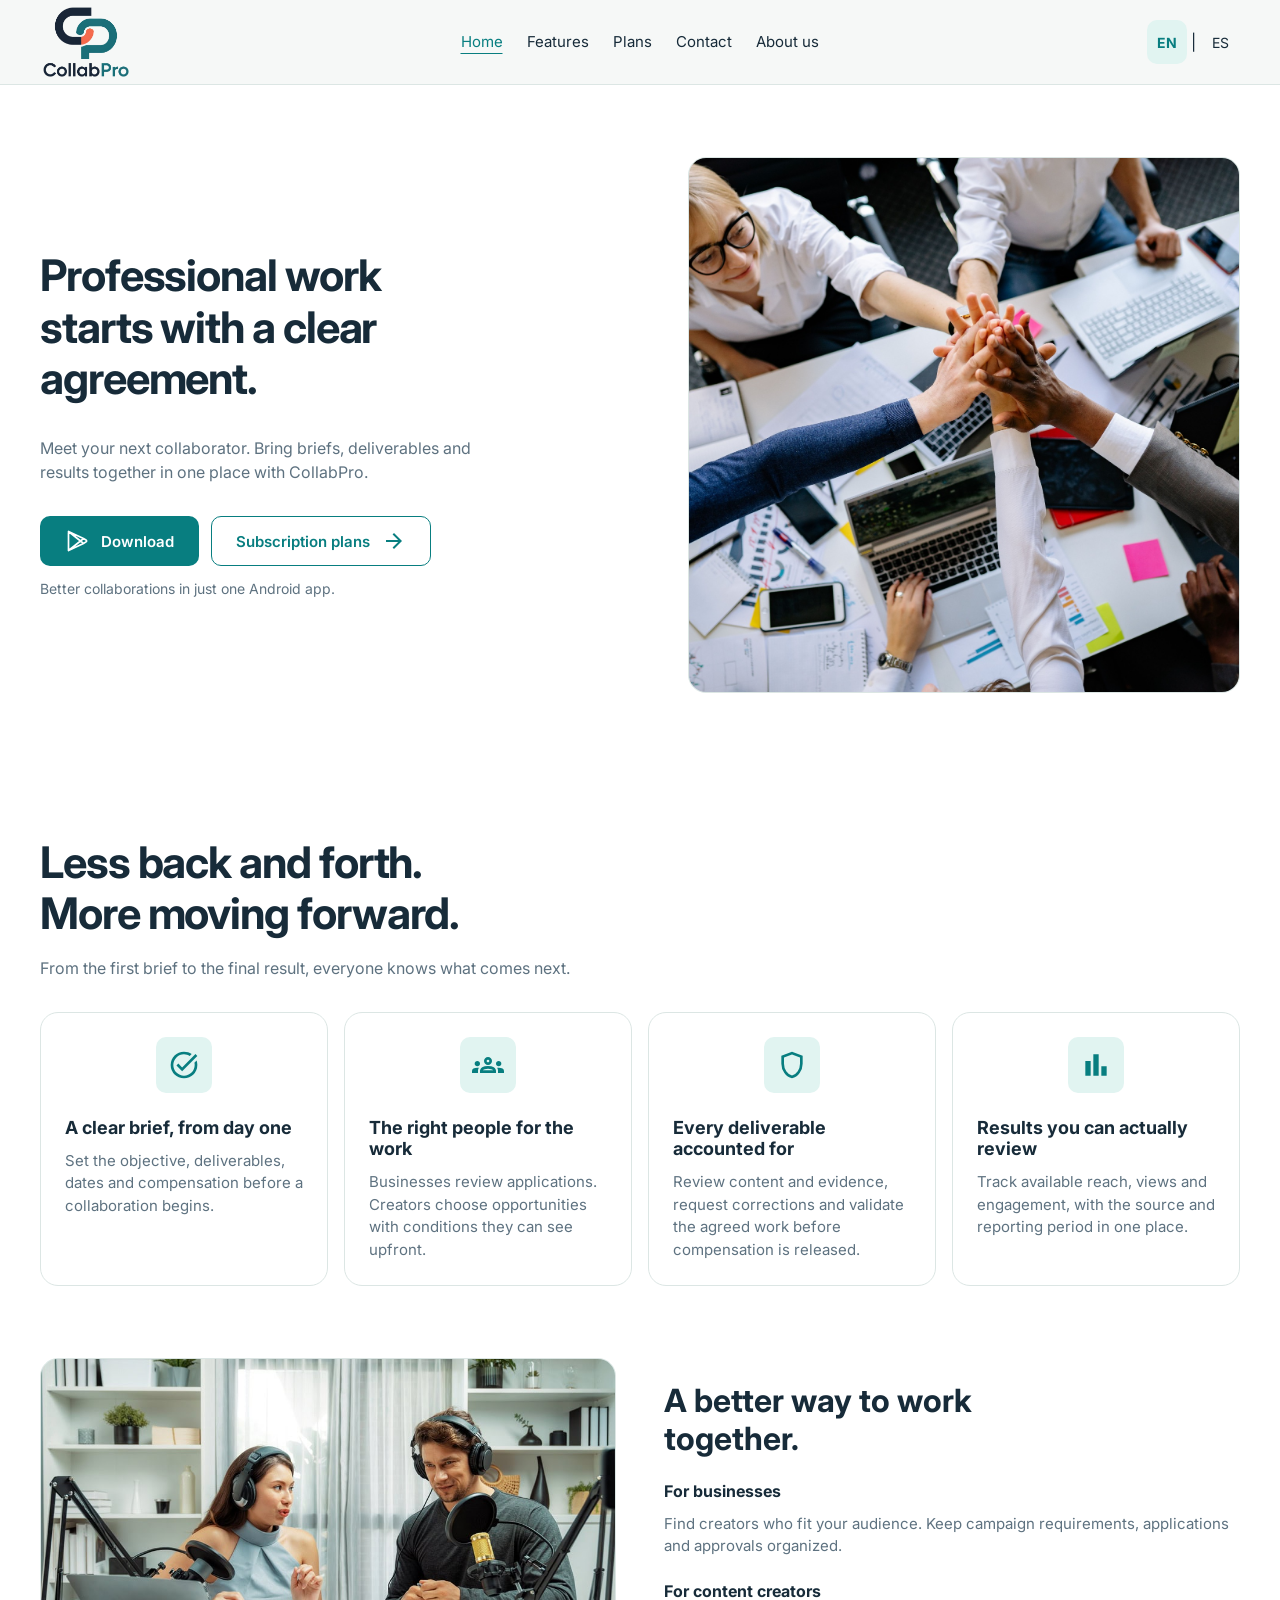
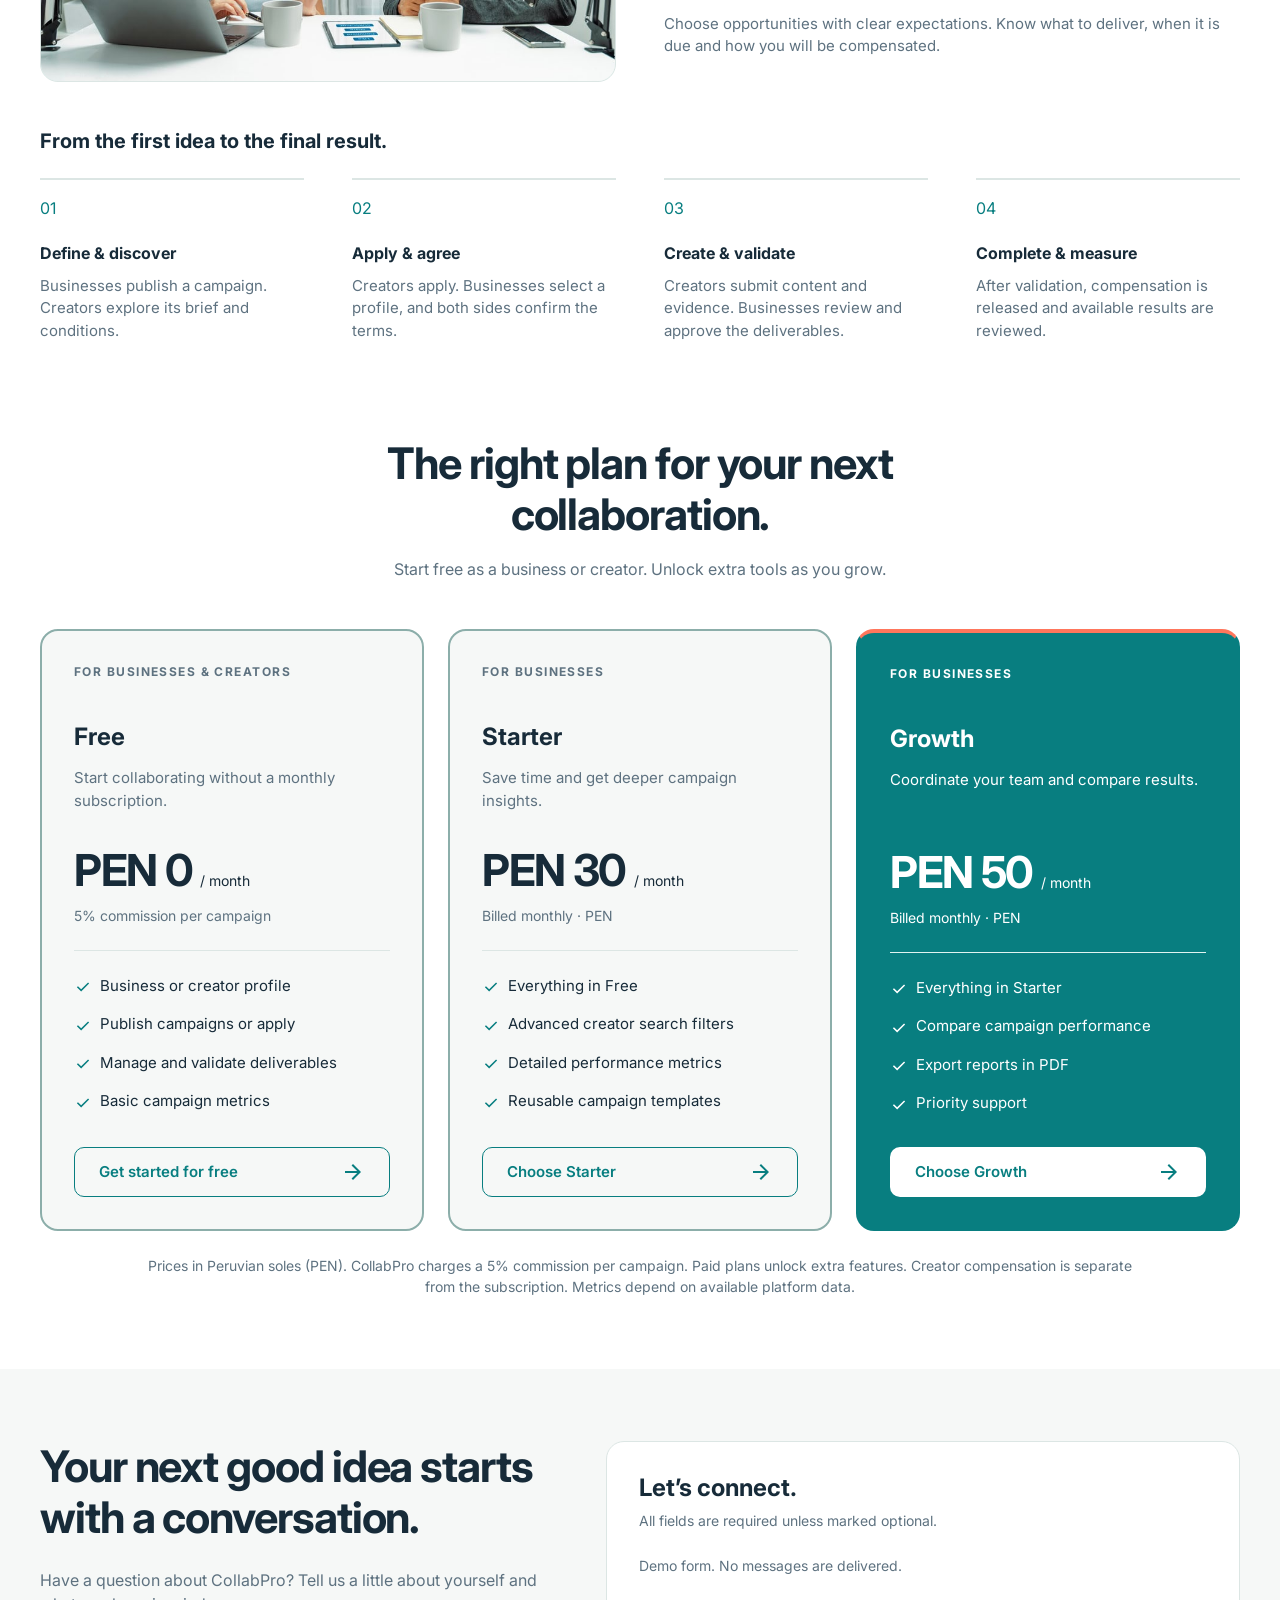
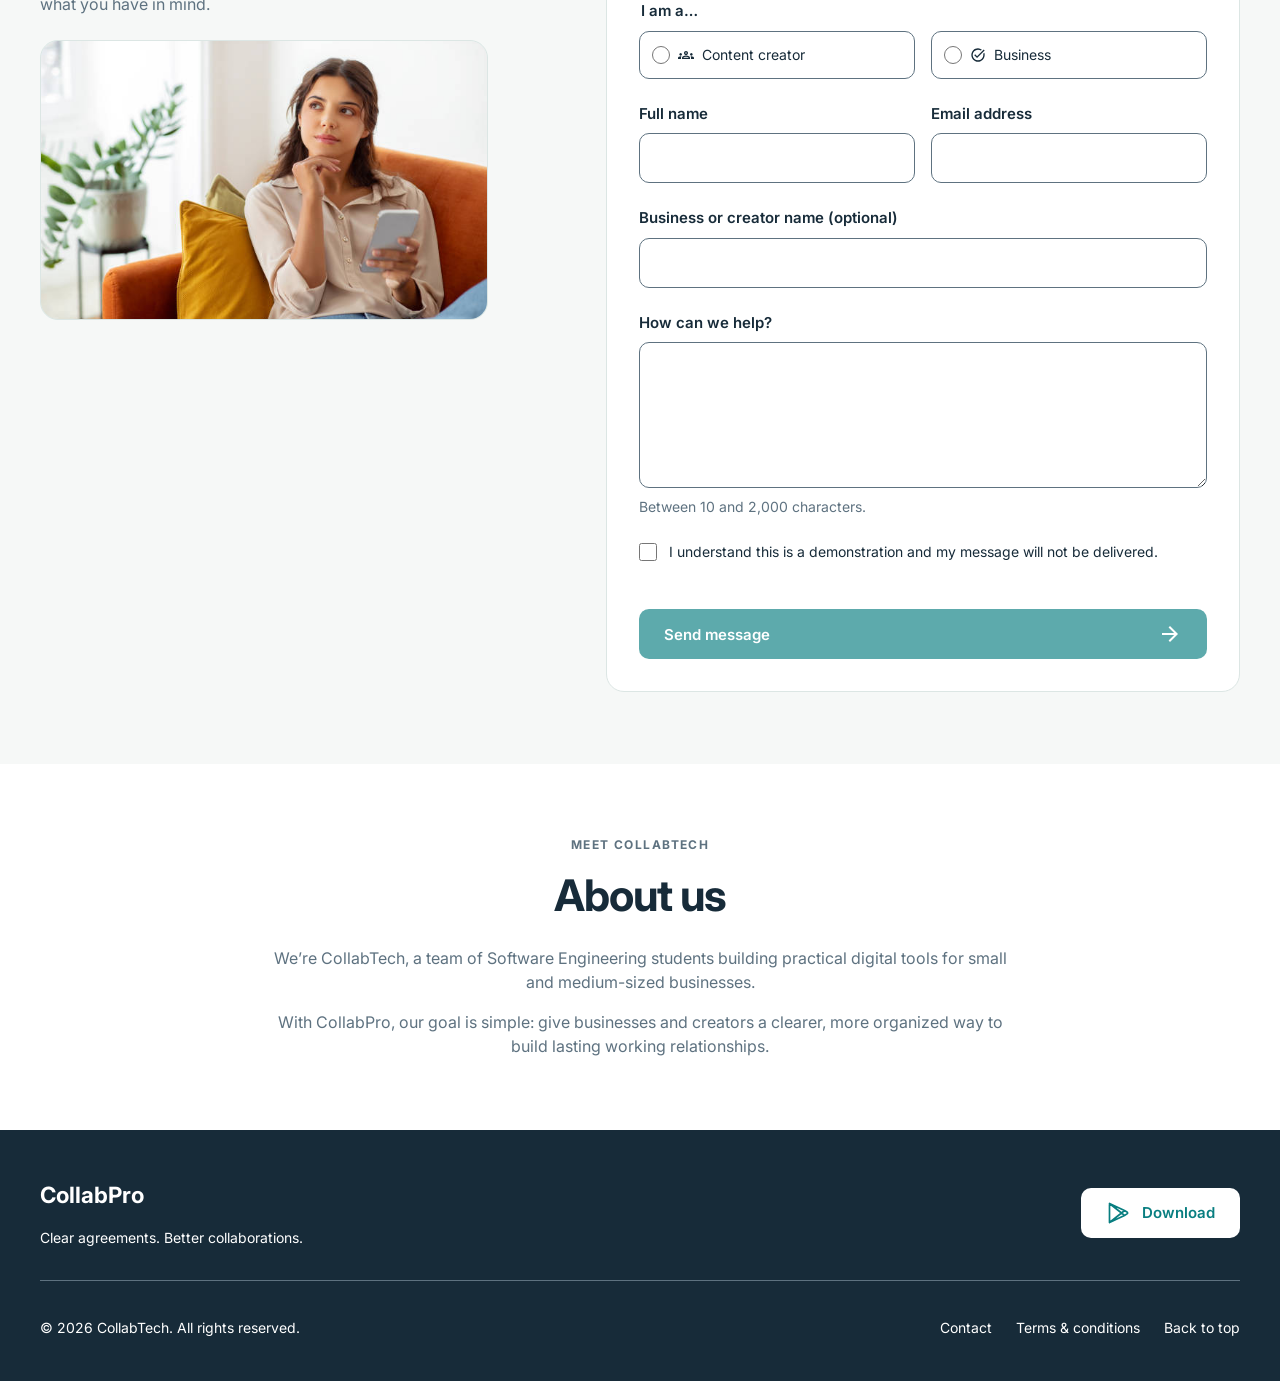
==== index.html @ 04990135 "feat: base version of landing page" ====
<!DOCTYPE html>
<html lang="en-US">
  <head>
    <meta charset="utf-8"/>
    <meta content="width=device-width, initial-scale=1" name="viewport"/>
    <meta content="light" name="color-scheme"/>
    <meta content="#087E80" name="theme-color"/>
    <title>
      CollabPro — Clear agreements. Better collaborations.
    </title>
    <meta content="Connect businesses and creators. Manage campaign briefs, applications, deliverables and results in one Android app." name="description"/>
    <meta content="CollabPro — Clear agreements. Better collaborations." property="og:title"/>
    <meta content="Connect businesses and creators. Manage campaign briefs, applications, deliverables and results in one Android app." property="og:description"/>
    <meta content="website" property="og:type"/>
    <link href="assets/imgs/favicon.ico" rel="icon" type="image/x-icon"/>
    <link href="https://fonts.googleapis.com" rel="preconnect"/>
    <link href="https://fonts.gstatic.com" rel="preconnect" crossorigin="anonymous"/>
    <link href="https://fonts.googleapis.com/css2?family=Inter:wght@400;500;600;700&amp;family=Roboto:wght@400;500;600;700&amp;display=swap" rel="stylesheet"/>
    <link href="assets/styles/main.css" rel="stylesheet"/>
    <script src="assets/js/main.js" type="module">
    </script>
  </head>
  <body data-page="home">
    <a class="skip-link" data-i18n="skip" href="#main">
      Skip to main content
    </a>
    <p aria-atomic="true" aria-live="polite" class="sr-only" id="site-announcement" role="status">
    </p>
    <header class="site-header">
      <div class="container header-inner">
        <a aria-label="CollabPro — Home" class="brand" data-i18n-aria="brand.home" href="#home">
          <img alt="CollabPro" class="brand-logo" height="72" src="assets/imgs/logo.png" width="92"/>
        </a>
        <nav aria-label="Main navigation" class="main-nav" data-i18n-aria="nav.label" id="main-nav">
          <a data-i18n="nav.home" href="#home">
            Home
          </a>
          <a data-i18n="nav.features" href="#features">
            Features
          </a>
          <a data-i18n="nav.plans" href="#plans">
            Plans
          </a>
          <a data-i18n="nav.contact" href="#contact">
            Contact
          </a>
          <a data-i18n="nav.about" href="#about">
            About us
          </a>
        </nav>
        <div class="header-actions">
          <div aria-label="Language" class="language-switch" data-i18n-aria="language.label" role="group">
            <button aria-label="English" aria-pressed="true" data-locale="en_US" lang="en-US" type="button">
              EN
            </button>
            <span aria-hidden="true">
              |
            </span>
            <button aria-label="Español latinoamericano" aria-pressed="false" data-locale="es_419" lang="es-419" type="button">
              ES
            </button>
          </div>
          <button aria-controls="main-nav" aria-expanded="false" aria-label="Open menu" class="menu-toggle" data-i18n-aria="menu.open" id="menu-toggle" type="button">
            <svg aria-hidden="true" class="icon material-symbols-icon" focusable="false" viewBox="0 0 960 960"><path d="M120 240V320H840V240ZM120 440V520H840V440ZM120 640V720H840V640Z" transform="translate(0 960) scale(1 -1)"/></svg>
          </button>
        </div>
      </div>
    </header>
    <main id="main" tabindex="-1">
      <section aria-labelledby="hero-title" class="section hero" id="home">
        <div class="container hero-grid">
          <div class="hero-copy">
            <h1 data-i18n="hero.title" id="hero-title">
              Professional work starts with a clear agreement.
            </h1>
            <p class="hero-description" data-i18n="hero.description">
              Meet your next collaborator. Bring briefs, deliverables and results together in one place with CollabPro
            </p>
            <div class="button-row">
              <a class="button button-primary" data-download="" href="#download-dialog">
                <svg aria-hidden="true" class="icon playstore-icon" focusable="false" viewBox="0 0 24 24"><path d="m3.5 2.5 12 9.5-12 9.5v-19Zm12 9.5 3-2.4 2.5 1.5c.8.5.8 1.3 0 1.8l-2.5 1.5-3-2.4Zm-12-9.5 15 7.1m-15 11.9 15-7.1"/></svg>
                <span data-i18n="cta.download">
                  Download
                </span>
              </a>
              <a class="button button-outline" href="#plans">
                <span data-i18n="cta.plans">
                  Subscription plans
                </span>
                <svg aria-hidden="true" class="icon material-symbols-icon" focusable="false" viewBox="0 0 960 960"><path d="M647 440H160V520H647L423 744L480 800L800 480L480 160L423 216Z" transform="translate(0 960) scale(1 -1)"/></svg>
              </a>
            </div>
            <p class="small-note" data-i18n="hero.android">
              Better collaborations in just one Android app.
            </p>
          </div>
          <figure class="media-slot media-hero" data-media="">
            <img alt="Team members bringing their hands together around a work table" data-i18n-alt="media.hero" decoding="async" fetchpriority="high" height="1280" src="assets/imgs/home.jpg" width="1920"/>
            <figcaption class="media-caption" data-i18n="media.hero" hidden>Team members bringing their hands together around a work table</figcaption>
          </figure>
        </div>
      </section>
      <section aria-labelledby="features-title" class="section" id="features">
        <div class="container">
          <div class="section-heading">
            <h2 data-i18n="features.title" id="features-title">
              Less back and forth.
More moving forward.
            </h2>
            <p data-i18n="features.description">
              From the first brief to the final result, everyone knows what comes next.
            </p>
          </div>
          <div class="feature-grid">
            <article class="feature-card">
              <span class="icon-box">
                <svg aria-hidden="true" class="icon material-symbols-icon" focusable="false" viewBox="0 0 960 960"><path d="M480 80Q397 80 324.0 111.5Q251 143 197.0 197.0Q143 251 111.5 324.0Q80 397 80 480Q80 563 111.5 636.0Q143 709 197.0 763.0Q251 817 324.0 848.5Q397 880 480 880Q545 880 603.0 861.0Q661 842 710 808L652 749Q614 773 571.0 786.5Q528 800 480 800Q347 800 253.5 706.5Q160 613 160 480Q160 347 253.5 253.5Q347 160 480 160Q613 160 706.5 253.5Q800 347 800 480Q800 498 798.0 516.0Q796 534 792 551L857 616Q868 584 874.0 550.0Q880 516 880 480Q880 397 848.5 324.0Q817 251 763.0 197.0Q709 143 636.0 111.5Q563 80 480 80ZM424 296 254 466 310 522 424 408 824 809 880 753Z" transform="translate(0 960) scale(1 -1)"/></svg>
              </span>
              <h3 data-i18n="feature.campaigns.title">
                A clear brief, from day one
              </h3>
              <p data-i18n="feature.campaigns.body">
                Set the objective, deliverables, dates and compensation before a collaboration begins.
              </p>
            </article>
            <article class="feature-card">
              <span class="icon-box">
                <svg aria-hidden="true" class="icon material-symbols-icon" focusable="false" viewBox="0 0 960 960"><path d="M0 240V303Q0 346 44.0 373.0Q88 400 160 400Q173 400 185.0 399.5Q197 399 208 397Q194 376 187.0 353.0Q180 330 180 305V240ZM240 240V305Q240 337 257.5 363.5Q275 390 307 410Q339 430 383.5 440.0Q428 450 480 450Q533 450 577.5 440.0Q622 430 654 410Q686 390 703.0 363.5Q720 337 720 305V240ZM780 240V305Q780 331 773.5 354.0Q767 377 754 397Q765 399 776.5 399.5Q788 400 800 400Q872 400 916.0 373.5Q960 347 960 303V240ZM325 320H636Q626 340 580.5 355.0Q535 370 480 370Q425 370 379.5 355.0Q334 340 325 320ZM160 440Q127 440 103.5 463.5Q80 487 80 520Q80 554 103.5 577.0Q127 600 160 600Q194 600 217.0 577.0Q240 554 240 520Q240 487 217.0 463.5Q194 440 160 440ZM800 440Q767 440 743.5 463.5Q720 487 720 520Q720 554 743.5 577.0Q767 600 800 600Q834 600 857.0 577.0Q880 554 880 520Q880 487 857.0 463.5Q834 440 800 440ZM480 480Q430 480 395.0 515.0Q360 550 360 600Q360 651 395.0 685.5Q430 720 480 720Q531 720 565.5 685.5Q600 651 600 600Q600 550 565.5 515.0Q531 480 480 480ZM480 560Q497 560 508.5 571.5Q520 583 520 600Q520 617 508.5 628.5Q497 640 480 640Q463 640 451.5 628.5Q440 617 440 600Q440 583 451.5 571.5Q463 560 480 560ZM481 320Q481 320 481.0 320.0Q481 320 481 320Q481 320 481.0 320.0Q481 320 481 320ZM480 600Q480 600 480.0 600.0Q480 600 480 600Q480 600 480.0 600.0Q480 600 480 600Q480 600 480.0 600.0Q480 600 480 600Q480 600 480.0 600.0Q480 600 480 600Z" transform="translate(0 960) scale(1 -1)"/></svg>
              </span>
              <h3 data-i18n="feature.matches.title">
                The right people for the work
              </h3>
              <p data-i18n="feature.matches.body">
                Businesses review applications. Creators choose opportunities with conditions they can see upfront.
              </p>
            </article>
            <article class="feature-card">
              <span class="icon-box">
                <svg aria-hidden="true" class="icon material-symbols-icon" focusable="false" viewBox="0 0 960 960"><path d="M480 80Q341 115 250.5 239.5Q160 364 160 516V760L480 880L800 760V516Q800 364 709.5 239.5Q619 115 480 80ZM480 164Q584 197 652.0 296.0Q720 395 720 516V705L480 795L240 705V516Q240 395 308.0 296.0Q376 197 480 164ZM480 480Q480 480 480.0 480.0Q480 480 480 480Q480 480 480.0 480.0Q480 480 480 480Z" transform="translate(0 960) scale(1 -1)"/></svg>
              </span>
              <h3 data-i18n="feature.validation.title">
                Every deliverable accounted for
              </h3>
              <p data-i18n="feature.validation.body">
                Review content and evidence, request corrections and validate the agreed work before compensation is released.
              </p>
            </article>
            <article class="feature-card">
              <span class="icon-box">
                <svg aria-hidden="true" class="icon material-symbols-icon" focusable="false" viewBox="0 0 960 960"><path d="M640 160V440H800V160ZM400 160V800H560V160ZM160 160V600H320V160Z" transform="translate(0 960) scale(1 -1)"/></svg>
              </span>
              <h3 data-i18n="feature.metrics.title">
                Results you can actually review
              </h3>
              <p data-i18n="feature.metrics.body">
                Track available reach, views and engagement, with the source and reporting period in one place.
              </p>
            </article>
          </div>
          <div class="audience-grid">
            <figure class="media-slot" data-media="">
              <img alt="Two content creators recording a podcast with microphones and headphones" data-i18n-alt="media.features" decoding="async" loading="lazy" height="534" src="assets/imgs/features.jpg" width="950"/>
              <figcaption class="media-caption" data-i18n="media.features" hidden>Two content creators recording a podcast with microphones and headphones</figcaption>
            </figure>
            <div class="audience-copy">
              <h3 data-i18n="audience.title">
                A better way to work together.
              </h3>
              <h4 data-i18n="audience.business.title">
                For businesses
              </h4>
              <p data-i18n="audience.business.body">
                Find creators who fit your audience. Keep campaign requirements, applications and approvals organized.
              </p>
              <h4 data-i18n="audience.creator.title">
                For content creators
              </h4>
              <p data-i18n="audience.creator.body">
                Choose opportunities with clear expectations. Know what to deliver, when it is due and how you will be compensated.
              </p>
            </div>
          </div>
          <div aria-labelledby="workflow-title" class="workflow">
            <h3 data-i18n="workflow.title" id="workflow-title">
              From the first idea to the final result.
            </h3>
            <ol class="steps">
              <li>
                <span aria-hidden="true" class="step-number">
                  01
                </span>
                <h4 data-i18n="step.1.title">
                  Define &amp; discover
                </h4>
                <p data-i18n="step.1.body">
                  Businesses publish a campaign. Creators explore its brief and conditions.
                </p>
              </li>
              <li>
                <span aria-hidden="true" class="step-number">
                  02
                </span>
                <h4 data-i18n="step.2.title">
                  Apply &amp; agree
                </h4>
                <p data-i18n="step.2.body">
                  Creators apply. Businesses select a profile, and both sides confirm the terms.
                </p>
              </li>
              <li>
                <span aria-hidden="true" class="step-number">
                  03
                </span>
                <h4 data-i18n="step.3.title">
                  Create &amp; validate
                </h4>
                <p data-i18n="step.3.body">
                  Creators submit content and evidence. Businesses review and approve the deliverables.
                </p>
              </li>
              <li>
                <span aria-hidden="true" class="step-number">
                  04
                </span>
                <h4 data-i18n="step.4.title">
                  Complete &amp; measure
                </h4>
                <p data-i18n="step.4.body">
                  After validation, compensation is released and available results are reviewed.
                </p>
              </li>
            </ol>
          </div>
          <!--
                                                                <section class="video-band" aria-labelledby="product-video-title">
                                                <div class="video-copy"><h3 data-i18n="video.product.title" id="product-video-title">About the product</h3><p data-i18n="product.description" >A closer look at how CollabPro brings the entire collaboration into one Android app.</p></div>
                                                <div class="video-slot" data-video="product" role="group" aria-labelledby="product-video-title">
                                                                <span class="video-fallback" data-i18n="video.soon">Video coming soon</span>
                                                                <button type="button" class="button button-primary" data-play-video="product" hidden><svg aria-hidden="true" class="icon material-symbols-icon" focusable="false" viewBox="0 0 960 960"><path d="M320 200V760L760 480ZM400 480ZM400 346 610 480 400 614Z" transform="translate(0 960) scale(1 -1)"/></svg><span data-i18n="video.watch.product" >Watch product video</span></button>
                                                </div>
                                </section>
                                                                -->
        </div>
      </section>
      <section aria-labelledby="plans-title" class="section section-plans" id="plans">
        <div class="container">
          <div class="section-heading heading-centered">
            <h2 data-i18n="plans.title" id="plans-title">
              The right plan for your next collaboration.
            </h2>
            <p data-i18n="plans.description">
              Start free as a business or creator. Unlock extra tools as you grow.
            </p>
          </div>
          <div class="plans-grid">
            <article class="plan-card">
              <p class="eyebrow" data-i18n="plan.free.audience">
                FOR BUSINESSES &amp; CREATORS
              </p>
              <h3 data-i18n="plan.free.name">
                Free
              </h3>
              <p class="plan-description" data-i18n="plan.free.description">
                Start collaborating without a monthly subscription.
              </p>
              <p class="plan-price">
                <span data-price="0">
                  PEN 0
                </span>
                <span class="price-period" data-i18n="plan.month">
                  / month
                </span>
              </p>
              <p class="plan-billing" data-i18n="plan.free.billing">
                5% commission per campaign
              </p>
              <ul class="plan-features">
                <li>
                  <svg aria-hidden="true" class="icon material-symbols-icon" focusable="false" viewBox="0 0 960 960"><path d="M382 240 154 468 211 525 382 354 749 721 806 664Z" transform="translate(0 960) scale(1 -1)"/></svg>
                  <span data-i18n="plan.free.item.0">
                    Business or creator profile
                  </span>
                </li>
                <li>
                  <svg aria-hidden="true" class="icon material-symbols-icon" focusable="false" viewBox="0 0 960 960"><path d="M382 240 154 468 211 525 382 354 749 721 806 664Z" transform="translate(0 960) scale(1 -1)"/></svg>
                  <span data-i18n="plan.free.item.1">
                    Publish campaigns or apply
                  </span>
                </li>
                <li>
                  <svg aria-hidden="true" class="icon material-symbols-icon" focusable="false" viewBox="0 0 960 960"><path d="M382 240 154 468 211 525 382 354 749 721 806 664Z" transform="translate(0 960) scale(1 -1)"/></svg>
                  <span data-i18n="plan.free.item.2">
                    Manage and validate deliverables
                  </span>
                </li>
                <li>
                  <svg aria-hidden="true" class="icon material-symbols-icon" focusable="false" viewBox="0 0 960 960"><path d="M382 240 154 468 211 525 382 354 749 721 806 664Z" transform="translate(0 960) scale(1 -1)"/></svg>
                  <span data-i18n="plan.free.item.3">
                    Basic campaign metrics
                  </span>
                </li>
              </ul>
              <button class="button button-outline" data-plan="free" type="button">
                <span data-i18n="plan.free.cta">
                  Get started for free
                </span>
                <svg aria-hidden="true" class="icon material-symbols-icon" focusable="false" viewBox="0 0 960 960"><path d="M647 440H160V520H647L423 744L480 800L800 480L480 160L423 216Z" transform="translate(0 960) scale(1 -1)"/></svg>
              </button>
            </article>
            <article class="plan-card">
              <p class="eyebrow" data-i18n="plan.starter.audience">
                FOR BUSINESSES
              </p>
              <h3 data-i18n="plan.starter.name">
                Starter
              </h3>
              <p class="plan-description" data-i18n="plan.starter.description">
                Save time and get deeper campaign insights.
              </p>
              <p class="plan-price">
                <span data-price="30">
                  PEN 30
                </span>
                <span class="price-period" data-i18n="plan.month">
                  / month
                </span>
              </p>
              <p class="plan-billing" data-i18n="plan.starter.billing">
                Billed monthly · PEN
              </p>
              <ul class="plan-features">
                <li>
                  <svg aria-hidden="true" class="icon material-symbols-icon" focusable="false" viewBox="0 0 960 960"><path d="M382 240 154 468 211 525 382 354 749 721 806 664Z" transform="translate(0 960) scale(1 -1)"/></svg>
                  <span data-i18n="plan.starter.item.0">
                    Everything in Free
                  </span>
                </li>
                <li>
                  <svg aria-hidden="true" class="icon material-symbols-icon" focusable="false" viewBox="0 0 960 960"><path d="M382 240 154 468 211 525 382 354 749 721 806 664Z" transform="translate(0 960) scale(1 -1)"/></svg>
                  <span data-i18n="plan.starter.item.1">
                    Advanced creator search filters
                  </span>
                </li>
                <li>
                  <svg aria-hidden="true" class="icon material-symbols-icon" focusable="false" viewBox="0 0 960 960"><path d="M382 240 154 468 211 525 382 354 749 721 806 664Z" transform="translate(0 960) scale(1 -1)"/></svg>
                  <span data-i18n="plan.starter.item.2">
                    Detailed performance metrics
                  </span>
                </li>
                <li>
                  <svg aria-hidden="true" class="icon material-symbols-icon" focusable="false" viewBox="0 0 960 960"><path d="M382 240 154 468 211 525 382 354 749 721 806 664Z" transform="translate(0 960) scale(1 -1)"/></svg>
                  <span data-i18n="plan.starter.item.3">
                    Reusable campaign templates
                  </span>
                </li>
              </ul>
              <button class="button button-outline" data-plan="starter" type="button">
                <span data-i18n="plan.starter.cta">
                  Choose Starter
                </span>
                <svg aria-hidden="true" class="icon material-symbols-icon" focusable="false" viewBox="0 0 960 960"><path d="M647 440H160V520H647L423 744L480 800L800 480L480 160L423 216Z" transform="translate(0 960) scale(1 -1)"/></svg>
              </button>
            </article>
            <article class="plan-card plan-card-featured">
              <p class="eyebrow" data-i18n="plan.growth.audience">
                FOR BUSINESSES
              </p>
              <h3 data-i18n="plan.growth.name">
                Growth
              </h3>
              <p class="plan-description" data-i18n="plan.growth.description">
                Coordinate your team and compare results.
              </p>
              <p class="plan-price">
                <span data-price="50">
                  PEN 50
                </span>
                <span class="price-period" data-i18n="plan.month">
                  / month
                </span>
              </p>
              <p class="plan-billing" data-i18n="plan.growth.billing">
                Billed monthly · PEN
              </p>
              <ul class="plan-features">
                <li>
                  <svg aria-hidden="true" class="icon material-symbols-icon" focusable="false" viewBox="0 0 960 960"><path d="M382 240 154 468 211 525 382 354 749 721 806 664Z" transform="translate(0 960) scale(1 -1)"/></svg>
                  <span data-i18n="plan.growth.item.0">
                    Everything in Starter
                  </span>
                </li>
                <li>
                  <svg aria-hidden="true" class="icon material-symbols-icon" focusable="false" viewBox="0 0 960 960"><path d="M382 240 154 468 211 525 382 354 749 721 806 664Z" transform="translate(0 960) scale(1 -1)"/></svg>
                  <span data-i18n="plan.growth.item.1">
                    Compare campaign performance
                  </span>
                </li>
                <li>
                  <svg aria-hidden="true" class="icon material-symbols-icon" focusable="false" viewBox="0 0 960 960"><path d="M382 240 154 468 211 525 382 354 749 721 806 664Z" transform="translate(0 960) scale(1 -1)"/></svg>
                  <span data-i18n="plan.growth.item.2">
                    Export reports in PDF
                  </span>
                </li>
                <li>
                  <svg aria-hidden="true" class="icon material-symbols-icon" focusable="false" viewBox="0 0 960 960"><path d="M382 240 154 468 211 525 382 354 749 721 806 664Z" transform="translate(0 960) scale(1 -1)"/></svg>
                  <span data-i18n="plan.growth.item.3">
                    Priority support
                  </span>
                </li>
              </ul>
              <button class="button button-light" data-plan="growth" type="button">
                <span data-i18n="plan.growth.cta">
                  Choose Growth
                </span>
                <svg aria-hidden="true" class="icon material-symbols-icon" focusable="false" viewBox="0 0 960 960"><path d="M647 440H160V520H647L423 744L480 800L800 480L480 160L423 216Z" transform="translate(0 960) scale(1 -1)"/></svg>
              </button>
            </article>
          </div>
          <p class="plans-note" data-i18n="plans.note">
            Prices in Peruvian soles (PEN). CollabPro charges a 5% commission per campaign. Paid plans unlock extra features. Creator compensation is separate from the subscription. Metrics depend on available platform data.
          </p>
        </div>
      </section>
      <section aria-labelledby="contact-title" class="section section-muted" id="contact">
        <div class="container contact-grid">
          <div class="contact-copy">
            <h2 data-i18n="contact.title" id="contact-title">
              Your next good idea starts with a conversation.
            </h2>
            <p data-i18n="contact.description">
              Have a question about CollabPro? Tell us a little about yourself and what you have in mind.
            </p>
            <figure class="media-slot" data-media="">
              <img alt="A person holding a mobile phone while considering a question" data-i18n-alt="media.contact" decoding="async" loading="lazy" height="406" src="assets/imgs/contact.jpg" width="612"/>
              <figcaption class="media-caption" data-i18n="media.contact" hidden>A person holding a mobile phone while considering a question</figcaption>
            </figure>
          </div>
          <form aria-labelledby="form-title" class="contact-form" id="contact-form">
            <h3 data-i18n="form.title" id="form-title">
              Let’s connect.
            </h3>
            <p class="form-hint" data-i18n="form.required">
              All fields are required unless marked optional.
            </p>
            <p class="form-hint" data-i18n="form.demo">
              Demo form. No messages are delivered.
            </p>
            <p class="selection-note" hidden="" id="selected-plan" role="status">
            </p>
            <div class="error-summary" hidden="" id="error-summary" role="alert" tabindex="-1">
            </div>
            <fieldset class="segment-group">
              <legend data-i18n="form.segment">
                I am a…
              </legend>
              <div class="segment-options">
                <label class="segment-option">
                  <input aria-describedby="segment-error" id="segment-creator" name="segment" required="" type="radio" value="creator"/>
                  <svg aria-hidden="true" class="icon material-symbols-icon" focusable="false" viewBox="0 0 960 960"><path d="M0 240V303Q0 346 44.0 373.0Q88 400 160 400Q173 400 185.0 399.5Q197 399 208 397Q194 376 187.0 353.0Q180 330 180 305V240ZM240 240V305Q240 337 257.5 363.5Q275 390 307 410Q339 430 383.5 440.0Q428 450 480 450Q533 450 577.5 440.0Q622 430 654 410Q686 390 703.0 363.5Q720 337 720 305V240ZM780 240V305Q780 331 773.5 354.0Q767 377 754 397Q765 399 776.5 399.5Q788 400 800 400Q872 400 916.0 373.5Q960 347 960 303V240ZM325 320H636Q626 340 580.5 355.0Q535 370 480 370Q425 370 379.5 355.0Q334 340 325 320ZM160 440Q127 440 103.5 463.5Q80 487 80 520Q80 554 103.5 577.0Q127 600 160 600Q194 600 217.0 577.0Q240 554 240 520Q240 487 217.0 463.5Q194 440 160 440ZM800 440Q767 440 743.5 463.5Q720 487 720 520Q720 554 743.5 577.0Q767 600 800 600Q834 600 857.0 577.0Q880 554 880 520Q880 487 857.0 463.5Q834 440 800 440ZM480 480Q430 480 395.0 515.0Q360 550 360 600Q360 651 395.0 685.5Q430 720 480 720Q531 720 565.5 685.5Q600 651 600 600Q600 550 565.5 515.0Q531 480 480 480ZM480 560Q497 560 508.5 571.5Q520 583 520 600Q520 617 508.5 628.5Q497 640 480 640Q463 640 451.5 628.5Q440 617 440 600Q440 583 451.5 571.5Q463 560 480 560ZM481 320Q481 320 481.0 320.0Q481 320 481 320Q481 320 481.0 320.0Q481 320 481 320ZM480 600Q480 600 480.0 600.0Q480 600 480 600Q480 600 480.0 600.0Q480 600 480 600Q480 600 480.0 600.0Q480 600 480 600Q480 600 480.0 600.0Q480 600 480 600Z" transform="translate(0 960) scale(1 -1)"/></svg>
                  <span data-i18n="form.creator">
                    Content creator
                  </span>
                </label>
                <label class="segment-option">
                  <input aria-describedby="segment-error" id="segment-business" name="segment" required="" type="radio" value="business"/>
                  <svg aria-hidden="true" class="icon material-symbols-icon" focusable="false" viewBox="0 0 960 960"><path d="M480 80Q397 80 324.0 111.5Q251 143 197.0 197.0Q143 251 111.5 324.0Q80 397 80 480Q80 563 111.5 636.0Q143 709 197.0 763.0Q251 817 324.0 848.5Q397 880 480 880Q545 880 603.0 861.0Q661 842 710 808L652 749Q614 773 571.0 786.5Q528 800 480 800Q347 800 253.5 706.5Q160 613 160 480Q160 347 253.5 253.5Q347 160 480 160Q613 160 706.5 253.5Q800 347 800 480Q800 498 798.0 516.0Q796 534 792 551L857 616Q868 584 874.0 550.0Q880 516 880 480Q880 397 848.5 324.0Q817 251 763.0 197.0Q709 143 636.0 111.5Q563 80 480 80ZM424 296 254 466 310 522 424 408 824 809 880 753Z" transform="translate(0 960) scale(1 -1)"/></svg>
                  <span data-i18n="form.business">
                    Business
                  </span>
                </label>
              </div>
              <p class="field-error" hidden="" id="segment-error">
              </p>
            </fieldset>
            <div class="form-row">
              <div class="field">
                <label data-i18n="form.name" for="name">
                  Full name
                </label>
                <input aria-describedby="name-error" autocomplete="name" id="name" maxlength="100" name="name" required="" type="text"/>
                <p class="field-error" hidden="" id="name-error">
                </p>
              </div>
              <div class="field">
                <label data-i18n="form.email" for="email">
                  Email address
                </label>
                <input aria-describedby="email-error" autocomplete="email" id="email" inputmode="email" maxlength="254" name="email" required="" type="email"/>
                <p class="field-error" hidden="" id="email-error">
                </p>
              </div>
            </div>
            <div class="field">
              <label data-i18n="form.organization" for="organization">
                Business or creator name (optional)
              </label>
              <input autocomplete="organization" id="organization" maxlength="120" name="organization" type="text"/>
              <p class="field-error" hidden="" id="organization-error">
              </p>
            </div>
            <div class="field">
              <label data-i18n="form.message" for="message">
                How can we help?
              </label>
              <textarea aria-describedby="message-hint message-error" id="message" maxlength="2000" minlength="10" name="message" required="" rows="5"></textarea>
              <p class="form-hint" data-i18n="form.messageHint" id="message-hint">
                Between 10 and 2,000 characters.
              </p>
              <p class="field-error" hidden="" id="message-error">
              </p>
            </div>
            <div class="consent-field">
              <label class="checkbox-label">
                <input aria-describedby="consent-error" id="consent" name="consent" required="" type="checkbox"/>
                <span data-i18n="form.consent">I understand this is a demonstration and my message will not be delivered.</span>
              </label>
              <p class="field-error" hidden="" id="consent-error">
              </p>
            </div>
            <button class="button button-primary form-submit" disabled="" type="submit">
              <span data-i18n="form.submit">
                Send message
              </span>
              <svg aria-hidden="true" class="icon material-symbols-icon" focusable="false" viewBox="0 0 960 960"><path d="M647 440H160V520H647L423 744L480 800L800 480L480 160L423 216Z" transform="translate(0 960) scale(1 -1)"/></svg>
            </button>
            <p aria-live="polite" class="form-status" hidden="" id="form-status" role="status" tabindex="-1">
            </p>
          </form>
        </div>
      </section>
      <section aria-labelledby="about-title" class="section" id="about">
        <div class="container">
          <div class="about-intro">
            <p class="eyebrow" data-i18n="about.eyebrow">
              MEET COLLABTECH
            </p>
            <h2 data-i18n="about.shortTitle" id="about-title">
              About us
            </h2>
            <p data-i18n="about.body">
              We’re CollabTech, a team of Software Engineering students building practical digital tools for small and medium-sized businesses.
            </p>
            <p data-i18n="about.mission">
              With CollabPro, our goal is simple, give businesses and creators a clearer, more organized way to build lasting working relationships.
            </p>
          </div>
          <!--
                                                                <section class="video-band" aria-labelledby="team-video-title">
                                                <div class="video-copy"><h3 data-i18n="video.team.title" id="team-video-title">About the team</h3><p data-i18n="team.description" >Get to know the people, the purpose and the ideas behind CollabPro.</p></div>
                                                <div class="video-slot" data-video="team" role="group" aria-labelledby="team-video-title">
                                                                <span class="video-fallback" data-i18n="video.soon">Video coming soon</span>
                                                                <button type="button" class="button button-primary" data-play-video="team" hidden><svg aria-hidden="true" class="icon material-symbols-icon" focusable="false" viewBox="0 0 960 960"><path d="M320 200V760L760 480ZM400 480ZM400 346 610 480 400 614Z" transform="translate(0 960) scale(1 -1)"/></svg><span data-i18n="video.watch.team" >Watch team video</span></button>
                                                </div>
                                </section>
                                                                -->
        </div>
      </section>
    </main>
    <footer class="site-footer" id="footer">
      <div class="container">
        <div class="footer-top">
          <div>
            <a class="brand-name" href="#home">
              CollabPro
            </a>
            <p data-i18n="footer.tagline">
              Clear agreements. Better collaborations.
            </p>
          </div>
          <a class="button button-light" data-download="" href="#download-dialog">
            <svg aria-hidden="true" class="icon playstore-icon" focusable="false" viewBox="0 0 24 24"><path d="m3.5 2.5 12 9.5-12 9.5v-19Zm12 9.5 3-2.4 2.5 1.5c.8.5.8 1.3 0 1.8l-2.5 1.5-3-2.4Zm-12-9.5 15 7.1m-15 11.9 15-7.1"/></svg>
            <span data-i18n="cta.download">
              Download
            </span>
          </a>
        </div>
        <div class="footer-bottom">
          <p>
            ©
            <span data-current-year="">
              2026
            </span>
            CollabTech.
            <span data-i18n="footer.rights">
              All rights reserved.
            </span>
          </p>
          <nav aria-label="Footer navigation" class="footer-nav" data-i18n-aria="footer.label">
            <a data-i18n="nav.contact" href="#contact">
              Contact
            </a>
            <a data-i18n="footer.terms" href="terms.html">
              Terms &amp; conditions
            </a>
            <a data-i18n="footer.top" href="#home">
              Back to top
            </a>
          </nav>
        </div>
      </div>
    </footer>
    <dialog aria-describedby="download-description" aria-labelledby="download-title" id="download-dialog">
      <form method="dialog">
        <button aria-label="Close dialog" class="dialog-close" data-i18n-aria="dialog.close">
          <svg aria-hidden="true" class="icon material-symbols-icon" focusable="false" viewBox="0 0 960 960"><path d="M256 200 200 256 424 480 200 704 256 760 480 536 704 760 760 704 536 480 760 256 704 200 480 424Z" transform="translate(0 960) scale(1 -1)"/></svg>
        </button>
      </form>
      <h2 data-i18n="download.title" id="download-title">
        CollabPro for Android
      </h2>
      <p data-i18n="download.description" id="download-description">
        The Google Play download link is not available yet.
      </p>
      <a class="button button-primary" data-dialog-contact="" data-i18n="download.contact" href="#contact">
        Contact the team
      </a>
    </dialog>
  </body>
</html>
---- assets/styles/main.css ----
/* Fonts and design tokens */
:root {
  --color-primary: #087e80;
  --color-secondary: #ff765c;
  --color-background: #f6f8f7;
  --color-surface: #ffffff;
  --color-text: #172b39;
  --color-text-secondary: #5e7280;
  --color-light-teal: #e1f4f1;
  --color-border: #dce6e4;
  --color-warning: #b75c21;
  --space-1: .25rem;
  --space-2: .5rem;
  --space-3: .75rem;
  --space-4: 1rem;
  --space-5: 1.5rem;
  --space-6: 2rem;
  --space-7: 3rem;
  --space-8: 4.5rem;
  --space-9: 6rem;
  --font-body: Inter, Roboto, Arial, sans-serif;
  --font-size-body: 1rem;
  --font-size-small: .875rem;
  --font-size-title: clamp(2rem, 3.4vw, 3rem);
  --radius-small: .625rem;
  --radius-card: 1.125rem;
  --content-width: 75rem;
  --header-height: 5.25rem;
  --transition-duration: .3s;
}

/* Base and accessibility */
* { box-sizing: border-box; }
html { scroll-behavior: smooth; scroll-padding-top: calc(var(--header-height) + var(--space-2)); }
body { margin: 0; font-family: var(--font-body); font-size: var(--font-size-body); line-height: 1.5; color: var(--color-text); background: var(--color-surface); overflow-wrap: anywhere; }
h1, h2, h3, h4, p, figure { margin: 0; }
h1, h2, h3, h4 { font-weight: 700; line-height: 1.18; }
h1, h2 { font-size: var(--font-size-title); letter-spacing: -.025em; }
h3 { font-size: 1.5rem; }
h4 { font-size: 1rem; }
p { color: var(--color-text-secondary); }
a { color: var(--color-primary); }
button, input, textarea { font: inherit; }
button, a { -webkit-tap-highlight-color: transparent; }
button { cursor: pointer; }
button:disabled { cursor: not-allowed; opacity: .65; }
img { display: block; max-width: 100%; }
svg { display: block; }
[hidden] { display: none !important; }
:focus-visible { outline: 3px solid var(--color-primary); outline-offset: 4px; }
.sr-only { position: absolute; width: 1px; height: 1px; margin: -1px; padding: 0; overflow: hidden; clip-path: inset(50%); white-space: nowrap; border: 0; }
.skip-link { position: fixed; top: var(--space-3); left: var(--space-4); z-index: 1100; padding: var(--space-3) var(--space-4); background: var(--color-surface); transform: translateY(-200%); }
.skip-link:focus { transform: translateY(0); }
.container { width: min(var(--content-width), calc(100% - var(--space-8))); margin-inline: auto; }
.section { padding-block: var(--space-8); }
.section-muted { background: var(--color-background); }
.section-heading { margin-bottom: var(--space-6); }
.section-heading h2 { white-space: pre-line; max-width: 40rem; }
.section-heading p { max-width: 34rem; margin-top: var(--space-4); }
.heading-centered { text-align: center; margin-bottom: var(--space-7); }
.heading-centered h2, .heading-centered p { margin-inline: auto; }
.eyebrow { font-size: .75rem; letter-spacing: .12em; font-weight: 700; }
.icon { width: 1.5rem; height: 1.5rem; flex: 0 0 1.5rem; fill: none; stroke: currentColor; stroke-width: 1.7; stroke-linecap: round; stroke-linejoin: round; }
.material-symbols-icon { fill: currentColor; stroke: none; }

/* Header and navigation */
.site-header { position: sticky; top: 0; z-index: 1000; background: var(--color-background); border-bottom: 1px solid var(--color-border); }
.header-inner { display: flex; align-items: center; justify-content: space-between; gap: var(--space-5); min-height: var(--header-height); }
.brand { display: inline-flex; align-items: center; gap: var(--space-3); text-decoration: none; color: var(--color-text); flex-shrink: 0; }
.brand-name { font-size: 1.4rem; font-weight: 700; text-decoration: none; }
.brand-logo { width: 92px; height: 72px; object-fit: contain; }
.main-nav, .header-actions, .language-switch { display: flex; align-items: center; }
.main-nav { gap: var(--space-5); }
.main-nav a { display: inline-flex; align-items: center; min-height: 2.75rem; color: var(--color-text); text-decoration: none; font-size: .9375rem; }
.main-nav a:hover, .main-nav a[aria-current="location"] { color: var(--color-primary); text-decoration: underline; text-underline-offset: .4rem; }
.header-actions { gap: var(--space-3); }
.language-switch { gap: var(--space-1); }
.language-switch button { min-width: 2.5rem; min-height: 2.75rem; padding: var(--space-2); background: transparent; color: var(--color-text); border: 0; border-radius: var(--radius-small); font-size: var(--font-size-small); }
.language-switch button[aria-pressed="true"] { background: var(--color-light-teal); color: var(--color-primary); font-weight: 700; }
.menu-toggle { display: none; place-items: center; width: 2.75rem; height: 2.75rem; padding: var(--space-2); border: 1px solid var(--color-text-secondary); border-radius: var(--radius-small); background: var(--color-surface); color: var(--color-text); }

/* Interaction states */
.brand, .main-nav a, .language-switch button, .button, .menu-toggle, .footer-nav a, .dialog-close {
  transition: transform var(--transition-duration) ease, color var(--transition-duration) ease, background-color var(--transition-duration) ease, box-shadow var(--transition-duration) ease;
}
@media (hover: hover) {
  .brand:hover, .main-nav a:hover, .footer-nav a:hover { transform: scale(1.04); }
  .language-switch button:hover, .menu-toggle:hover, .dialog-close:hover { transform: scale(1.06); background: var(--color-light-teal); }
  .button:hover:not(:disabled) { transform: translateY(-2px) scale(1.02); box-shadow: 0 5px 12px #172b391a; }
}
.button:active:not(:disabled) { transform: scale(.98); }

/* Buttons */
.button { display: inline-flex; align-items: center; justify-content: center; gap: var(--space-3); min-height: 3rem; padding: var(--space-3) var(--space-5); border: 1.5px solid transparent; border-radius: var(--radius-small); text-decoration: none; font-size: .9375rem; font-weight: 600; line-height: 1.4; text-align: center; }
.button-primary { background: var(--color-primary); color: var(--color-surface); }
.button-primary:hover { background: var(--color-text); }
.button-outline { border-color: var(--color-primary); background: transparent; color: var(--color-primary); }
.button-outline:hover { background: var(--color-light-teal); }
.button-light { background: var(--color-surface); color: var(--color-primary); }
.button-light:hover { background: var(--color-light-teal); }
.button-row { display: flex; flex-wrap: wrap; gap: var(--space-3); }

/* Hero and image slots */
.hero-grid { display: grid; grid-template-columns: repeat(2, minmax(0, 1fr)); align-items: center; gap: var(--space-9); }
.hero-copy h1 { max-width: 27rem; }
.hero-description { max-width: 30rem; margin-block: var(--space-6); }
.small-note { margin-top: var(--space-3); font-size: var(--font-size-small); }
.media-slot { position: relative; display: grid; place-items: center; overflow: hidden; width: 100%; min-height: min-content; aspect-ratio: 16 / 9; background: var(--color-light-teal); border: 1px solid var(--color-border); border-radius: var(--radius-card); }
.media-slot img { position: absolute; inset: 0; width: 100%; height: 100%; object-fit: cover; }
.media-caption { grid-area: 1 / 1; z-index: 1; padding: var(--space-6); color: var(--color-text-secondary); text-align: center; font-size: var(--font-size-small); max-width: 25rem; }
.media-hero { aspect-ratio: 1.03; }

/* Features, audiences and workflow */
.feature-grid { display: grid; grid-template-columns: repeat(4, minmax(0, 1fr)); gap: var(--space-4); }
.feature-card { border: 1px solid var(--color-border); border-radius: var(--radius-card); padding: var(--space-5); background: var(--color-surface); }
.icon-box { display: grid; place-items: center; width: 3.5rem; height: 3.5rem; margin: 0 auto var(--space-5); border-radius: var(--radius-small); background: var(--color-light-teal); color: var(--color-primary); }
.icon-box .icon { width: 2rem; height: 2rem; font-size: 2rem; }
.feature-card h3 { font-size: 1.125rem; margin-bottom: var(--space-3); }
.feature-card p { font-size: .9375rem; }
.audience-grid { display: grid; grid-template-columns: repeat(2, minmax(0, 1fr)); align-items: center; gap: var(--space-7); margin-top: var(--space-8); }
.audience-copy h3 { font-size: clamp(1.75rem, 2.5vw, 2.5rem); max-width: 28rem; }
.audience-copy h4 { margin-block: var(--space-5) var(--space-3); }
.audience-copy p { font-size: .9375rem; }
.workflow { margin-top: var(--space-7); }
.workflow h3 { font-size: 1.25rem; }
.steps { display: grid; grid-template-columns: repeat(4, minmax(0, 1fr)); gap: var(--space-7); margin: var(--space-5) 0 0; padding: 0; list-style: none; }
.steps li { border-top: 2px solid var(--color-border); padding-top: var(--space-4); }
.step-number { display: block; margin-bottom: var(--space-5); color: var(--color-primary); }
.steps h4 { margin-bottom: var(--space-3); }
.steps p { font-size: .9375rem; }
.video-band { display: grid; grid-template-columns: repeat(2, minmax(0, 1fr)); align-items: center; gap: var(--space-7); padding-top: var(--space-7); margin-top: var(--space-7); border-top: 1px solid var(--color-border); }
.video-copy p { margin-top: var(--space-4); }
.video-slot { position: relative; display: grid; place-items: center; aspect-ratio: 16 / 9; border-radius: var(--radius-card); background: var(--color-light-teal); border: 1px solid var(--color-border); overflow: hidden; }
.video-slot iframe { position: absolute; inset: 0; width: 100%; height: 100%; border: 0; }
.video-fallback { padding: var(--space-5); color: var(--color-text-secondary); }
.video-slot .button { position: absolute; }

/* Subscription plans */
.section-plans { padding-top: var(--space-5); }
.plans-grid { display: grid; grid-template-columns: repeat(3, minmax(0, 1fr)); gap: var(--space-5); }
.plan-card { display: flex; flex-direction: column; padding: var(--space-6); border: 2px solid #8caeaa; border-radius: var(--radius-card); background: var(--color-background); transition: background-color var(--transition-duration) ease, border-color var(--transition-duration) ease, box-shadow var(--transition-duration) ease; }
.plan-card:focus-within { border-color: var(--color-primary); box-shadow: 0 0 0 2px var(--color-light-teal); }
@media (hover: hover) {
  .plan-card:hover { background: var(--color-light-teal); border-color: var(--color-primary); box-shadow: 0 8px 24px #172b3914; }
  .plan-card-featured:hover { background: #066568; border-color: #066568; border-top-color: var(--color-secondary); }
}
.plan-card .eyebrow { min-height: 3rem; }
.plan-card h3 { margin-top: var(--space-3); }
.plan-description { min-height: 3em; margin-top: var(--space-4); font-size: .9375rem; }
.plan-price { display: flex; align-items: baseline; flex-wrap: wrap; gap: var(--space-2); margin-top: var(--space-6); color: var(--color-text); font-size: 2.75rem; line-height: 1.2; font-weight: 700; letter-spacing: -.03em; }
.price-period { font-size: var(--font-size-small); font-weight: 400; letter-spacing: 0; }
.plan-billing { margin-top: var(--space-2); font-size: var(--font-size-small); }
.plan-features { display: grid; gap: var(--space-4); margin-block: var(--space-5) var(--space-6); padding: var(--space-5) 0 0; border-top: 1px solid var(--color-border); list-style: none; }
.plan-features li { display: flex; align-items: flex-start; gap: var(--space-2); font-size: .9375rem; }
.plan-features .icon { width: 1.125rem; height: 1.125rem; flex-basis: 1.125rem; font-size: 1.125rem; margin-top: .2rem; color: var(--color-primary); }
.plan-card .button { width: 100%; justify-content: space-between; margin-top: auto; }
.plan-card-featured { background: var(--color-primary); color: var(--color-surface); border-color: var(--color-primary); border-top: 4px solid var(--color-secondary); }
.plan-card-featured p { color: var(--color-surface); }
.plan-card-featured .icon { color: inherit; }
.plan-card-featured :focus-visible { outline-color: var(--color-surface); }
.plan-card-featured .plan-features { border-color: var(--color-light-teal); }
.plans-note { max-width: 62rem; margin: var(--space-5) auto 0; font-size: var(--font-size-small); text-align: center; }

/* Contact form */
.contact-grid { display: grid; grid-template-columns: minmax(0, .9fr) minmax(0, 1.1fr); align-items: start; gap: var(--space-7); }
.contact-copy > p { margin-block: var(--space-5); }
.contact-grid > * { min-width: 0; }
.contact-copy .media-slot { max-width: 28rem; aspect-ratio: 16 / 10; margin-top: var(--space-5); }
.contact-form { display: flex; flex-direction: column; gap: var(--space-5); padding: var(--space-6); background: var(--color-surface); border: 1px solid var(--color-border); border-radius: var(--radius-card); }
.contact-form h3 { margin-bottom: calc(-1 * var(--space-4)); }
.form-hint { font-size: var(--font-size-small); }
.segment-group { margin: 0; padding: 0; border: 0; }
.segment-group legend, .field label { font-size: .9375rem; font-weight: 600; margin-bottom: var(--space-2); }
.segment-options, .form-row { display: grid; grid-template-columns: repeat(2, minmax(0, 1fr)); gap: var(--space-4); }
.segment-option { display: flex; align-items: center; gap: var(--space-2); padding: var(--space-3); min-height: 3rem; border: 1px solid var(--color-text-secondary); border-radius: var(--radius-small); cursor: pointer; font-size: var(--font-size-small); }
.segment-option:has(input:checked) { background: var(--color-light-teal); border-color: var(--color-primary); }
.segment-option .icon { width: 1rem; height: 1rem; flex-basis: 1rem; font-size: 1rem; }
.field { display: flex; flex-direction: column; min-width: 0; }
.field input, .field textarea { width: 100%; min-width: 0; min-height: 3rem; border: 1px solid var(--color-text-secondary); border-radius: var(--radius-small); padding: var(--space-3); color: var(--color-text); background: var(--color-surface); }
.field textarea { resize: vertical; min-height: 8rem; }
.field .form-hint, .field-error { margin-top: var(--space-2); }
input[type="checkbox"], input[type="radio"] { accent-color: var(--color-primary); width: 1.125rem; height: 1.125rem; flex: 0 0 1.125rem; margin: .1rem 0 0; }
.checkbox-label { display: flex; align-items: flex-start; gap: var(--space-3); min-height: 2.75rem; font-size: var(--font-size-small); cursor: pointer; }
.form-submit { width: 100%; justify-content: space-between; }
.contact-form[aria-busy="true"] .form-submit { cursor: wait; }
.field-error, .error-summary { color: var(--color-warning); font-size: var(--font-size-small); }
[aria-invalid="true"] { border-color: var(--color-warning) !important; }
.error-summary, .selection-note, .form-status { padding: var(--space-4); border-radius: var(--radius-small); border: 1px solid var(--color-border); background: var(--color-background); }
.error-summary a { color: var(--color-warning); }
.selection-note { color: var(--color-primary); background: var(--color-light-teal); }

/* Form feedback */
.form-status[data-state="success"] { background: var(--color-light-teal); border-color: var(--color-primary); color: var(--color-text); }
.form-status[data-state="failure"] { border-color: var(--color-warning); color: var(--color-warning); }

/* About, terms and footer */
.about-intro { max-width: 47rem; margin-inline: auto; text-align: center; }
.about-intro h2 { margin-block: var(--space-4) var(--space-5); }
.about-intro p + p { margin-top: var(--space-4); }
.terms-copy { max-width: 55rem; }
.terms-copy > p { margin-block: var(--space-6); }
.terms-copy h2 { font-size: clamp(1.25rem, 2vw, 1.6rem); letter-spacing: normal; }
.terms-version { font-size: var(--font-size-small); }
.terms-contents { padding: var(--space-5); border: 1px solid var(--color-border); border-radius: var(--radius-card); background: var(--color-background); margin-block: var(--space-6); }
.terms-contents ol { padding-left: var(--space-5); }
.terms-contents li, .terms-topic li { margin-block: var(--space-2); }
.terms-topic { margin-block: var(--space-7); }
.terms-topic p { margin-top: var(--space-4); }
.terms-section { min-height: 26rem; }
.site-footer { background: var(--color-text); color: var(--color-surface); padding-block: var(--space-7) var(--space-6); }
.site-footer p, .site-footer a { color: var(--color-surface); }
.site-footer .button { color: var(--color-primary); }
.footer-top, .footer-bottom { display: flex; justify-content: space-between; align-items: center; gap: var(--space-5); }
.footer-top p { margin-top: var(--space-4); font-size: var(--font-size-small); }
.footer-bottom { margin-top: var(--space-6); padding-top: var(--space-5); border-top: 1px solid var(--color-text-secondary); font-size: var(--font-size-small); }
.footer-nav { display: flex; flex-wrap: wrap; gap: var(--space-5); }
.footer-nav a { display: inline-flex; align-items: center; min-height: 2.75rem; text-decoration: none; }
.footer-nav a:hover { text-decoration: underline; }
.site-footer :focus-visible { outline-color: var(--color-surface); }

/* Dialogs */
dialog { width: min(32rem, calc(100% - var(--space-6))); max-height: calc(100% - var(--space-6)); padding: var(--space-7) var(--space-6); border: 1px solid var(--color-border); border-radius: var(--radius-card); color: var(--color-text); background: var(--color-surface); }
dialog::backdrop { background: #172b3980; }
dialog h2 { font-size: 1.75rem; }
dialog p { margin-block: var(--space-5); }
.dialog-close { position: absolute; right: var(--space-3); top: var(--space-3); display: grid; place-items: center; width: 2.75rem; height: 2.75rem; border: 0; background: transparent; color: var(--color-text); }

/* Entrance animations */
.header-enter { animation: header-enter var(--transition-duration) ease-out both; }
@keyframes header-enter {
  from { opacity: 0; transform: translateY(-100%); }
  to { opacity: 1; transform: translateY(0); }
}
[data-reveal] { opacity: 0; transform: translateY(20px); transition: opacity var(--transition-duration) ease-out, transform var(--transition-duration) ease-out; }
[data-reveal="left"] { transform: translateX(-14px); }
[data-reveal="right"] { transform: translateX(14px); }
[data-reveal].is-visible { opacity: 1; transform: none; }
.plan-card[data-reveal] { transition: opacity var(--transition-duration) ease-out, transform var(--transition-duration) ease-out, background-color var(--transition-duration) ease, border-color var(--transition-duration) ease, box-shadow var(--transition-duration) ease; }

/* Tablet layout */
@media (max-width: 1000px) {
  :root { --header-height: 4.75rem; }
  .container { width: calc(100% - var(--space-6)); }
  .header-inner { gap: var(--space-3); flex-wrap: wrap; }
  .brand-name { font-size: 1.2rem; }
  .brand-logo { width: 80px; height: 64px; }
  .main-nav { flex-basis: 100%; flex-wrap: wrap; order: 3; gap: var(--space-3); padding-block: var(--space-3); }
  .js-enabled .main-nav { position: absolute; top: 100%; left: 0; width: 100%; padding: var(--space-4); background: var(--color-surface); border-bottom: 1px solid var(--color-border); box-shadow: 0 8px 16px #172b3914; }
  .js-enabled .menu-toggle { display: grid; }
  .main-nav a { padding-inline: var(--space-3); }
  .hero-grid { gap: var(--space-6); }
  .feature-grid, .steps { grid-template-columns: repeat(2, minmax(0, 1fr)); }
  .audience-grid, .contact-grid { gap: var(--space-6); }
  .plan-card { padding: var(--space-5); }
  .plans-grid { gap: var(--space-4); }
  .plan-price { font-size: 2rem; }
  .plan-card .button { padding-inline: var(--space-3); }
  .plan-card .eyebrow { min-height: 3.5rem; }
  .plan-description { min-height: 4.5em; }
  .contact-form { padding: var(--space-5); }
  .form-row, .segment-options { grid-template-columns: minmax(0, 1fr); }
}

@media (max-width: 900px) {
  .contact-grid { grid-template-columns: minmax(0, 1fr); }
  .contact-copy .media-slot { max-width: 24rem; }
}

/* Mobile layout */
@media (max-width: 680px) {
  :root { --space-8: 3rem; --space-9: 3rem; }
  .section { padding-block: var(--space-7); }
  .section-plans { padding-top: var(--space-5); }
  .hero-grid, .audience-grid, .contact-grid, .video-band, .plans-grid { grid-template-columns: minmax(0, 1fr); }
  .hero-grid { gap: var(--space-6); }
  .hero-copy h1 { max-width: 30rem; }
  .hero-description { margin-block: var(--space-5); }
  .button-row { flex-direction: column; }
  .button-row .button { width: 100%; }
  .media-hero { aspect-ratio: 1.03; }
  .feature-grid, .steps { grid-template-columns: minmax(0, 1fr); }
  .feature-card { padding: var(--space-5); }
  .icon-box { margin-left: 0; }
  .audience-grid { gap: var(--space-5); margin-top: var(--space-7); }
  .steps { gap: var(--space-5); }
  .steps li { display: grid; grid-template-columns: 2rem minmax(0, 1fr); gap: var(--space-2) var(--space-3); }
  .step-number { grid-row: span 2; margin: 0; }
  .steps h4 { margin: 0; }
  .steps p { grid-column: 2; }
  .plan-card { padding: var(--space-5); }
  .plan-card .eyebrow, .plan-description { min-height: 0; }
  .plan-card h3 { margin-top: var(--space-5); }
  .plan-price { font-size: 2.5rem; }
  .plans-note { text-align: left; }
  .footer-top, .footer-bottom { flex-direction: column; align-items: flex-start; }
  .footer-nav { gap: var(--space-4); }
  .contact-form { padding: var(--space-5); }
  .language-switch { gap: 0; }
  .language-switch button { min-width: 2rem; }
  .header-actions { gap: var(--space-2); }
  .main-nav { flex-direction: column; align-items: stretch; }
  .main-nav a { min-height: 3rem; }
}

/* Reduced motion, contrast and printing */
@media (prefers-reduced-motion: reduce) {
  html { scroll-behavior: auto; }
  .header-enter { animation: none; }
  [data-reveal], [data-reveal="left"], [data-reveal="right"] { opacity: 1; transform: none; }
  [data-reveal], .plan-card, .plan-card[data-reveal] { transition: none; }
  .brand, .main-nav a, .language-switch button, .button, .menu-toggle, .footer-nav a, .dialog-close { transition: none; }
  .brand:hover, .main-nav a:hover, .footer-nav a:hover, .language-switch button:hover, .menu-toggle:hover, .dialog-close:hover, .button:hover:not(:disabled), .button:active:not(:disabled) { transform: none; }
}
@media (forced-colors: active) { .button, .feature-card, .plan-card, .segment-option, .media-slot { border: 1px solid CanvasText; } }
@media print { .site-header, .button, .site-footer, .contact-form { display: none; } .section { padding-block: var(--space-5); } .feature-card, .plan-card { break-inside: avoid; } }
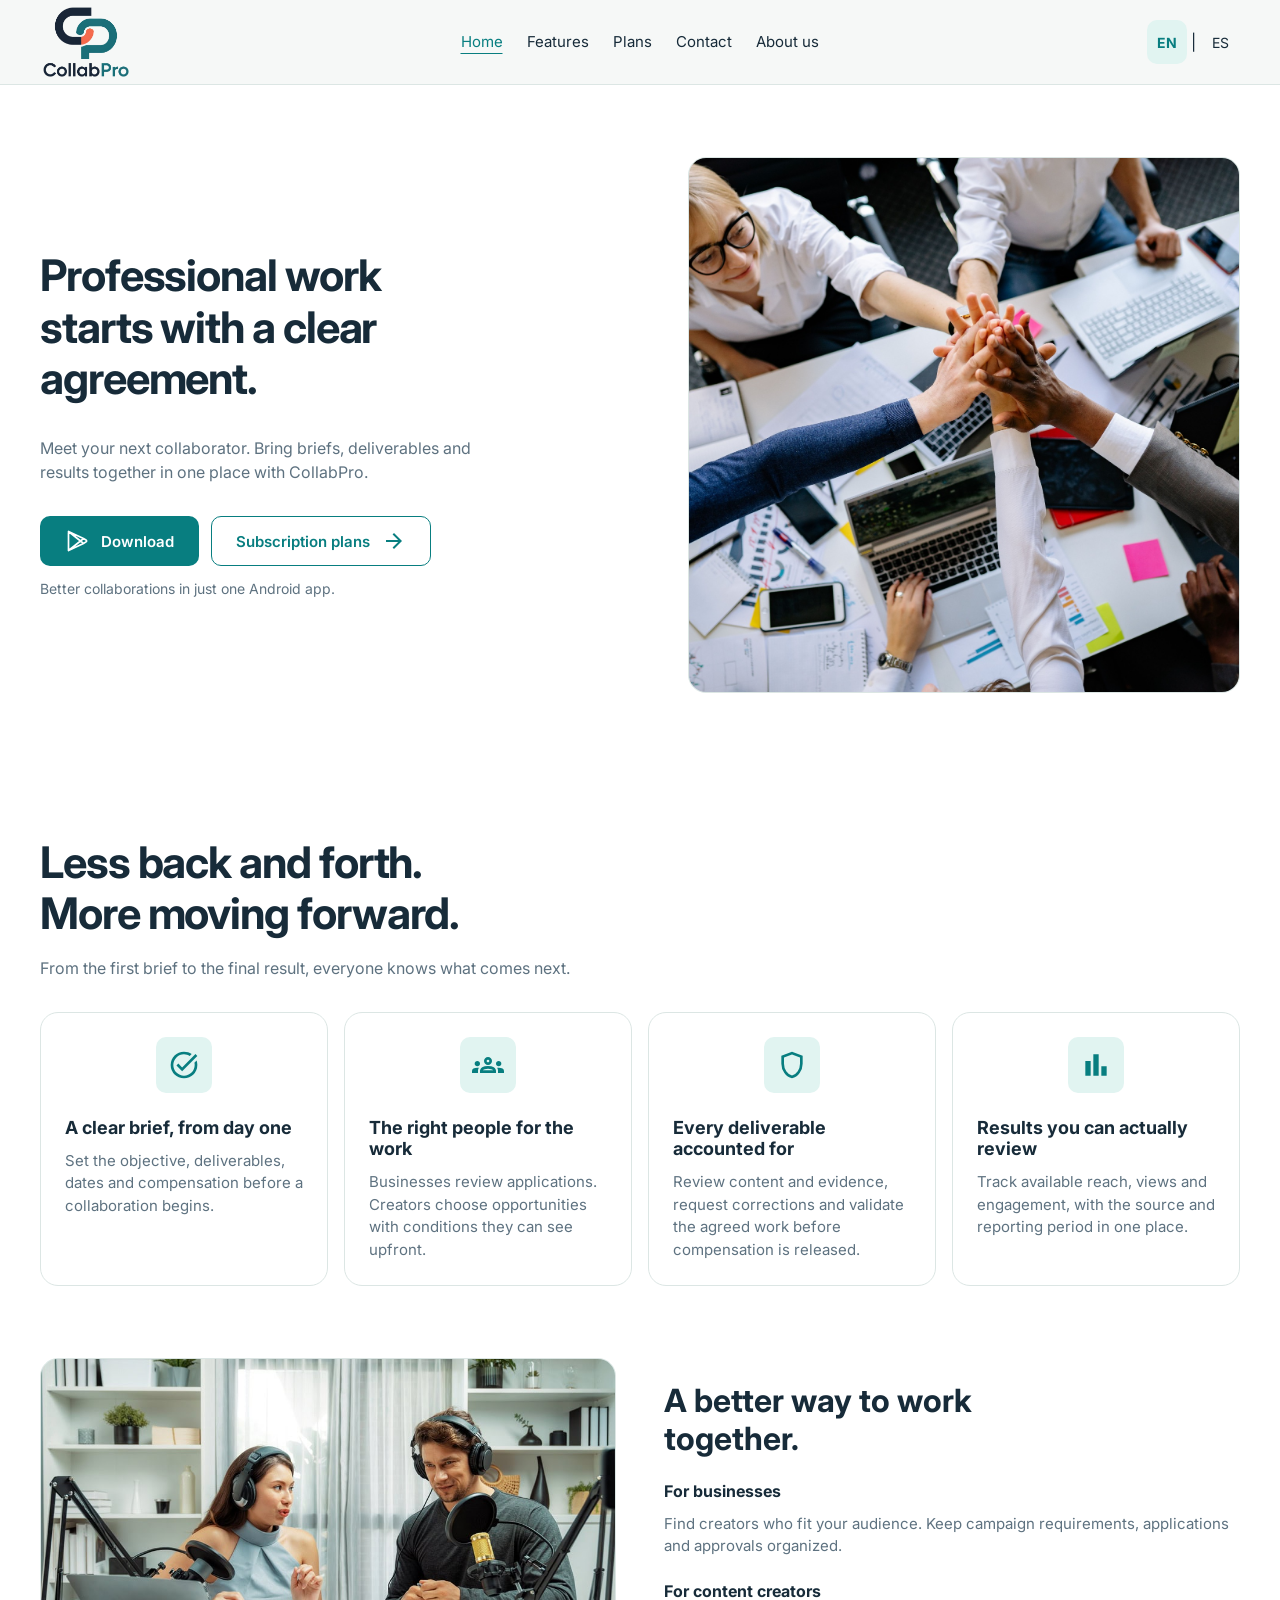
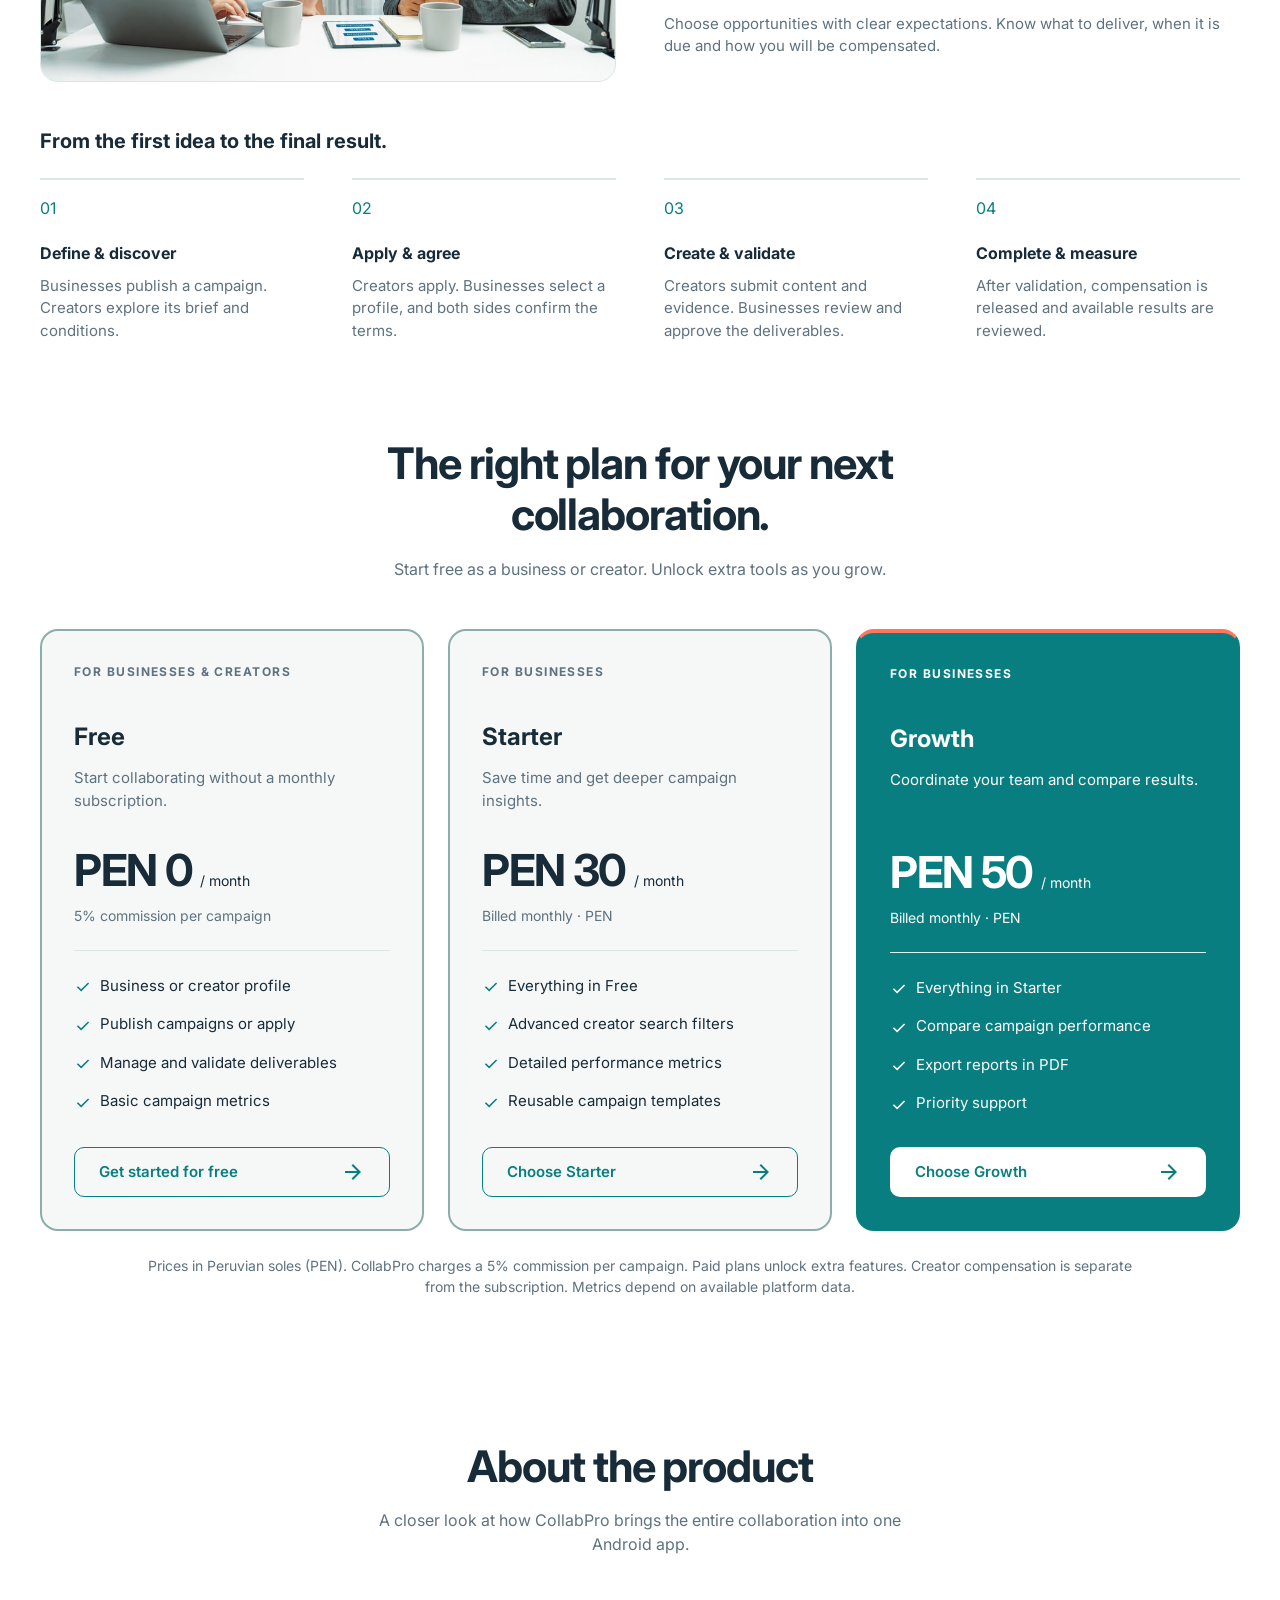
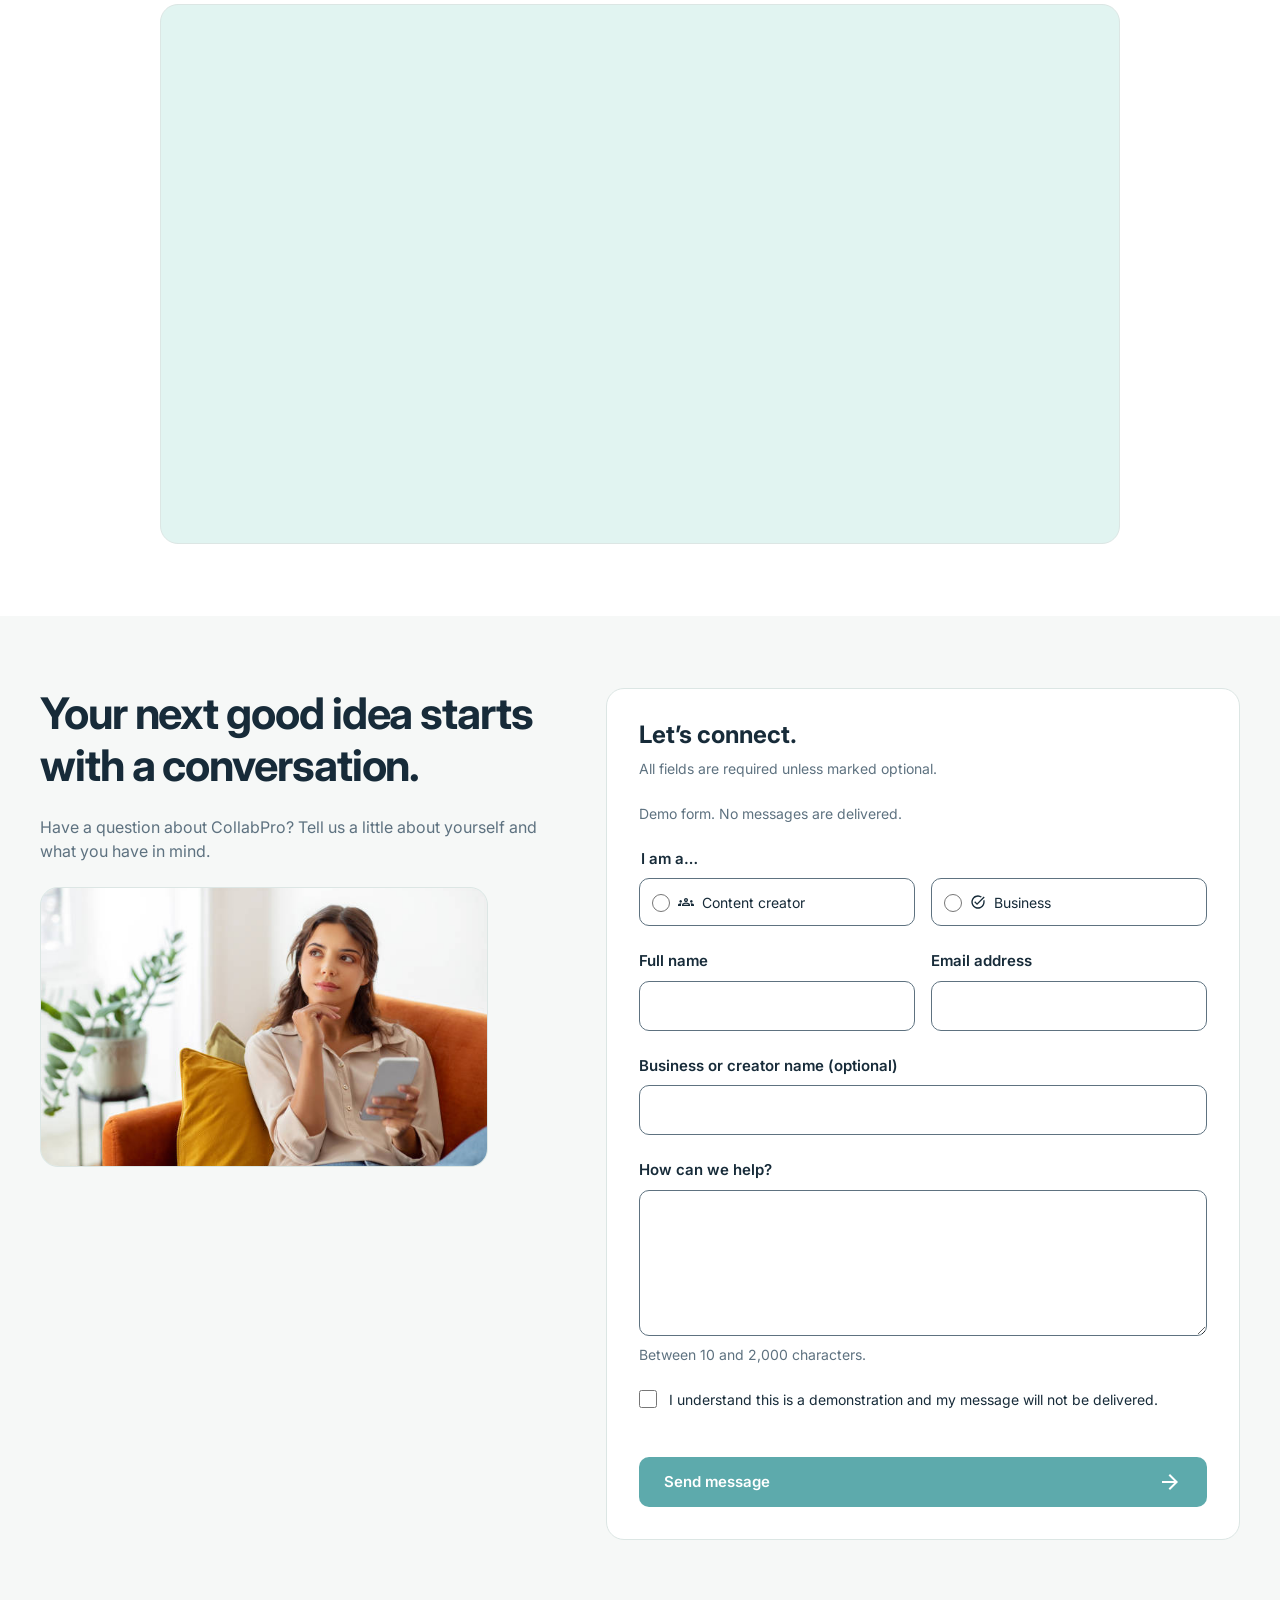
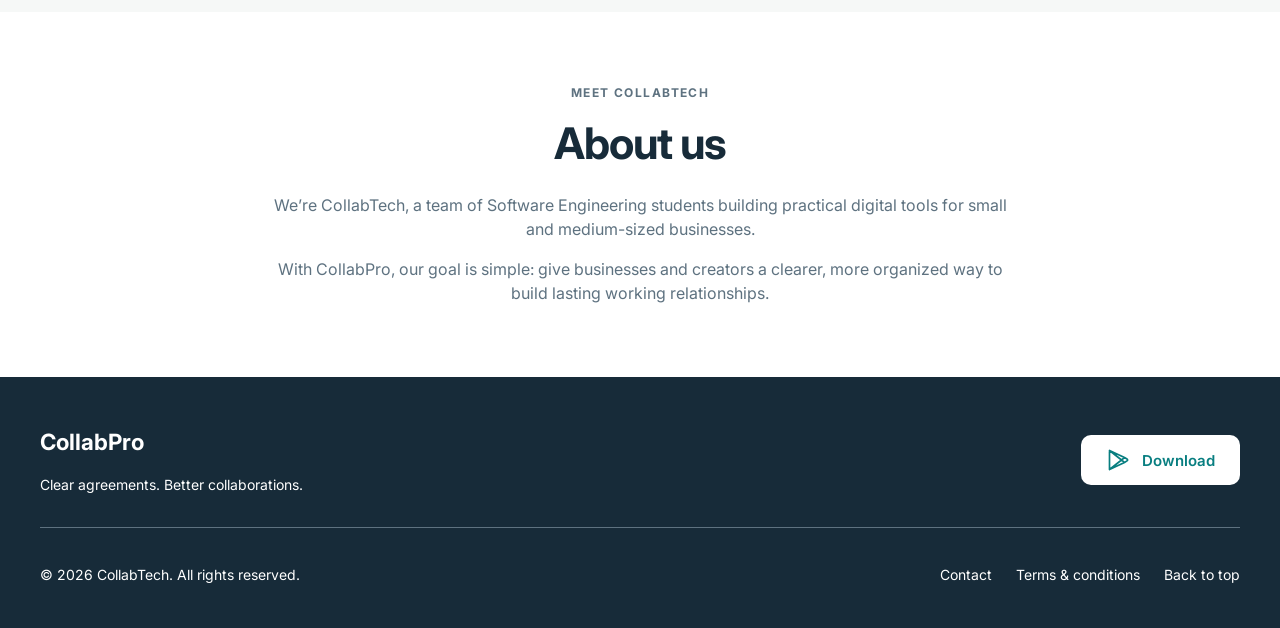
==== commit cb0500d1: "feat: added video about the product" ====
--- a/index.html
+++ b/index.html
@@ -231,15 +231,6 @@
               </li>
             </ol>
           </div>
-          <!--
-                                                                <section class="video-band" aria-labelledby="product-video-title">
-                                                <div class="video-copy"><h3 data-i18n="video.product.title" id="product-video-title">About the product</h3><p data-i18n="product.description" >A closer look at how CollabPro brings the entire collaboration into one Android app.</p></div>
-                                                <div class="video-slot" data-video="product" role="group" aria-labelledby="product-video-title">
-                                                                <span class="video-fallback" data-i18n="video.soon">Video coming soon</span>
-                                                                <button type="button" class="button button-primary" data-play-video="product" hidden><svg aria-hidden="true" class="icon material-symbols-icon" focusable="false" viewBox="0 0 960 960"><path d="M320 200V760L760 480ZM400 480ZM400 346 610 480 400 614Z" transform="translate(0 960) scale(1 -1)"/></svg><span data-i18n="video.watch.product" >Watch product video</span></button>
-                                                </div>
-                                </section>
-                                                                -->
         </div>
       </section>
       <section aria-labelledby="plans-title" class="section section-plans" id="plans">
@@ -419,6 +410,26 @@
           <p class="plans-note" data-i18n="plans.note">
             Prices in Peruvian soles (PEN). CollabPro charges a 5% commission per campaign. Paid plans unlock extra features. Creator compensation is separate from the subscription. Metrics depend on available platform data.
           </p>
+        </div>
+      </section>
+      <section class="section" id="about-the-product" aria-labelledby="product-video-title">
+        <div class="container">
+          <div class="section-heading heading-centered">
+            <h2 data-i18n="video.product.title" id="product-video-title">About the product</h2>
+            <p data-i18n="product.description">A closer look at how CollabPro brings the entire collaboration into one Android app.</p>
+          </div>
+          <div class="video-slot product-video-player">
+            <iframe
+              src="https://www.youtube.com/embed/VdEhdZ1mnt0"
+              title="CollabPro — About the Product"
+              width="560"
+              height="315"
+              loading="lazy"
+              allow="accelerometer; clipboard-write; encrypted-media; gyroscope; picture-in-picture; web-share"
+              referrerpolicy="strict-origin-when-cross-origin"
+              allowfullscreen>
+            </iframe>
+          </div>
         </div>
       </section>
       <section aria-labelledby="contact-title" class="section section-muted" id="contact">
--- a/assets/styles/main.css
+++ b/assets/styles/main.css
@@ -131,6 +131,7 @@
 .video-band { display: grid; grid-template-columns: repeat(2, minmax(0, 1fr)); align-items: center; gap: var(--space-7); padding-top: var(--space-7); margin-top: var(--space-7); border-top: 1px solid var(--color-border); }
 .video-copy p { margin-top: var(--space-4); }
 .video-slot { position: relative; display: grid; place-items: center; aspect-ratio: 16 / 9; border-radius: var(--radius-card); background: var(--color-light-teal); border: 1px solid var(--color-border); overflow: hidden; }
+.product-video-player { width: 100%; max-width: 960px; margin-inline: auto; }
 .video-slot iframe { position: absolute; inset: 0; width: 100%; height: 100%; border: 0; }
 .video-fallback { padding: var(--space-5); color: var(--color-text-secondary); }
 .video-slot .button { position: absolute; }
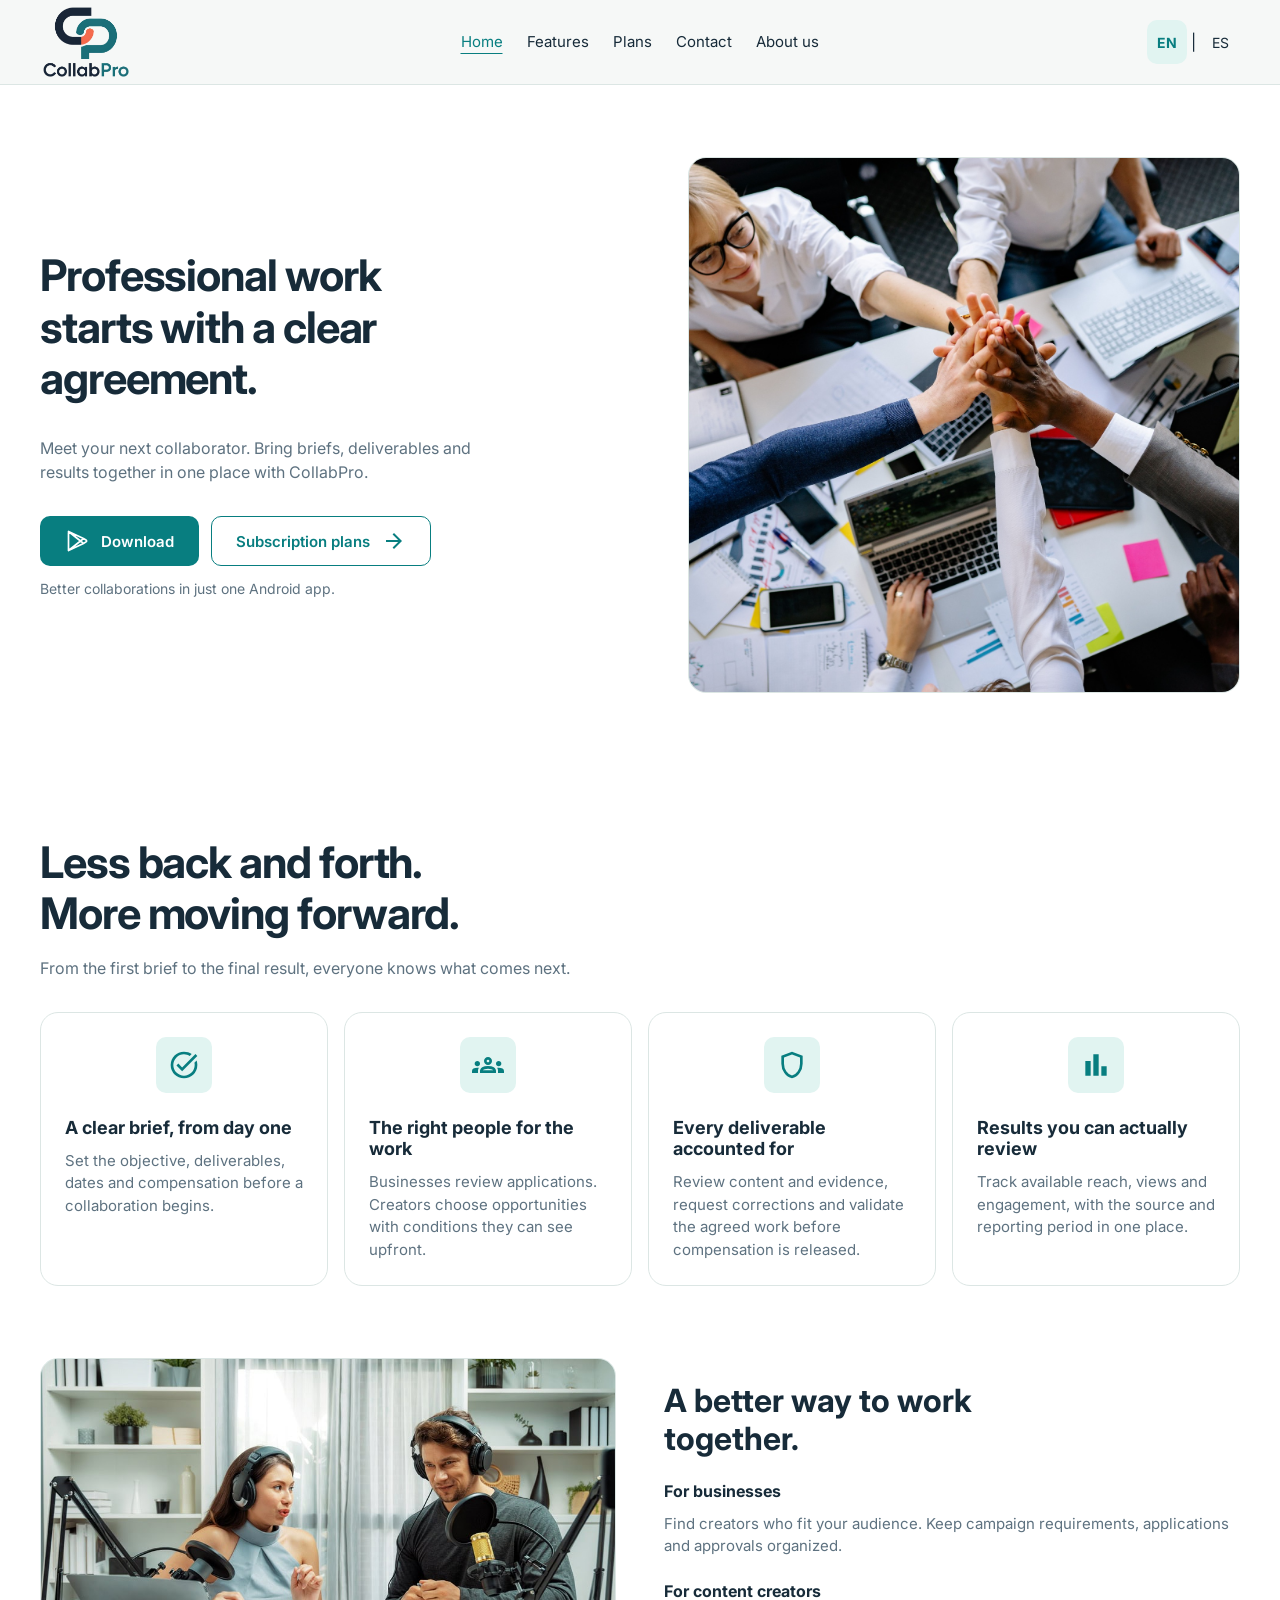
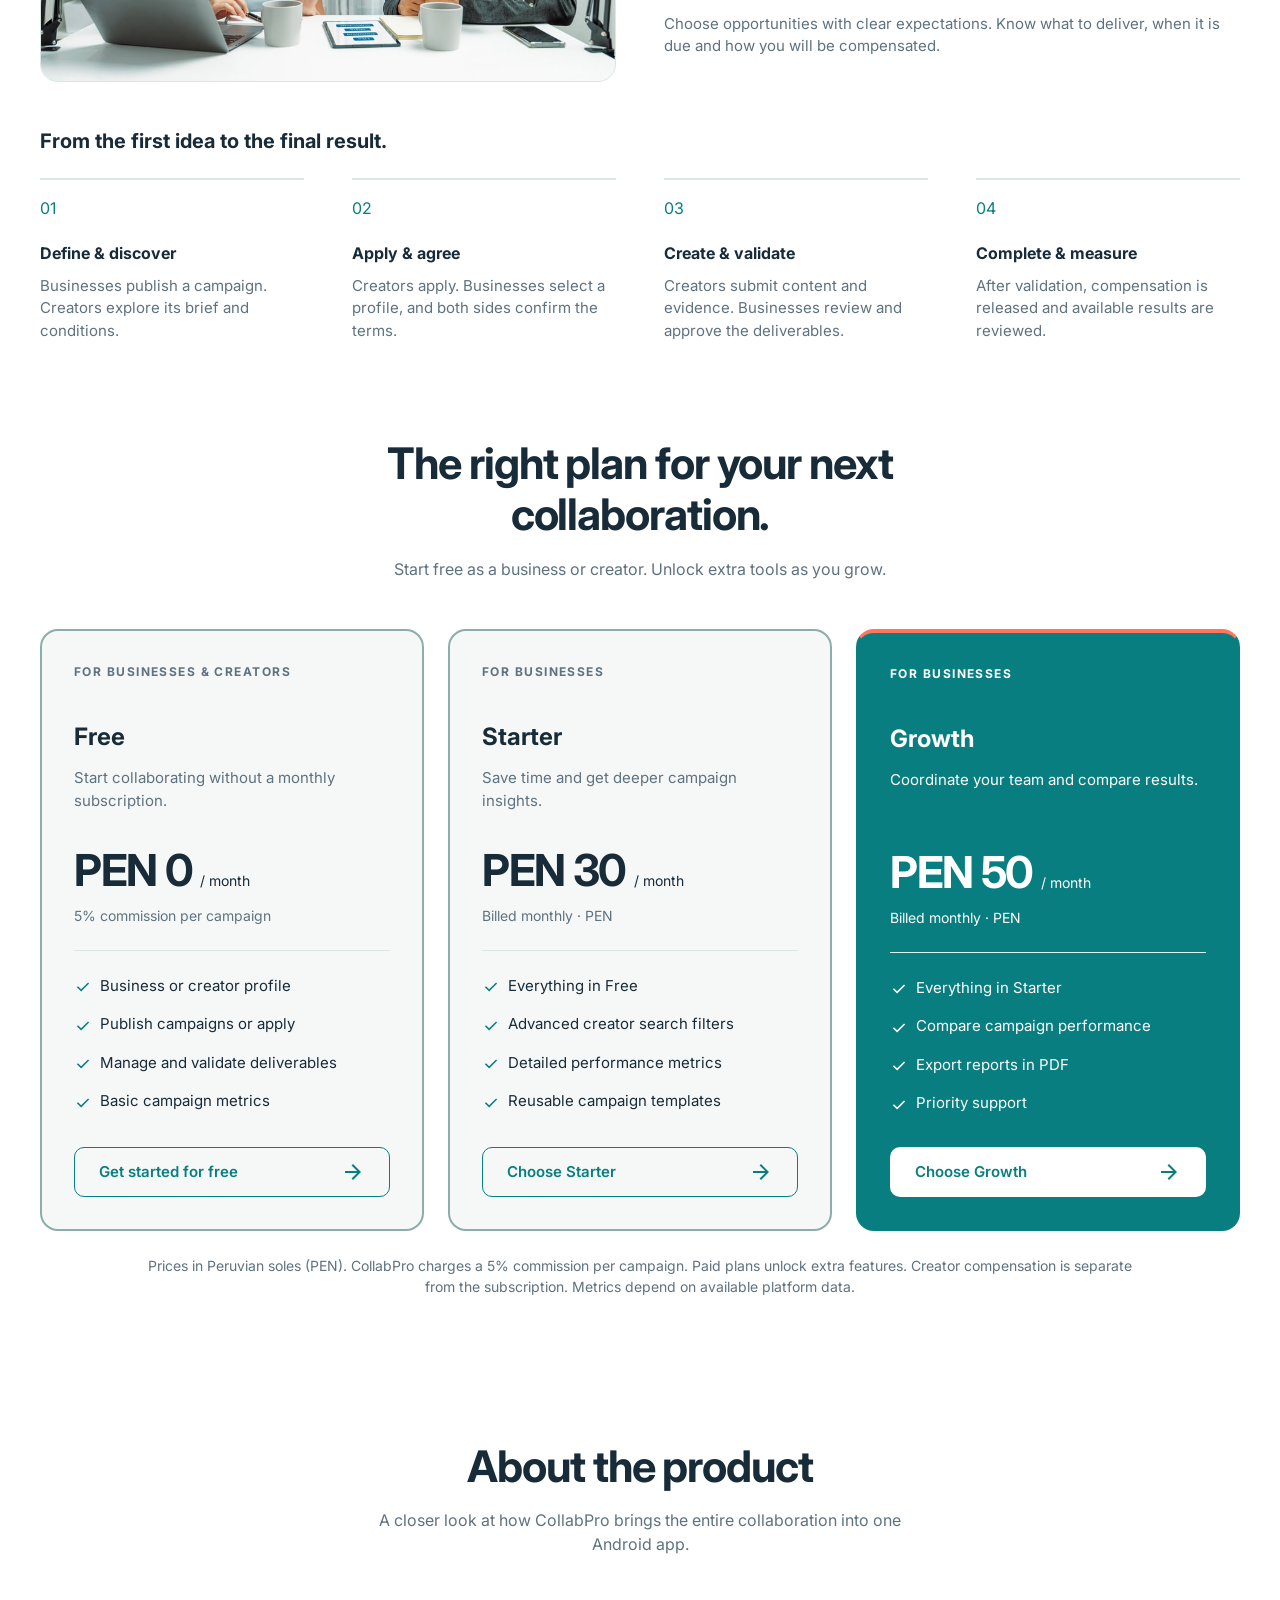
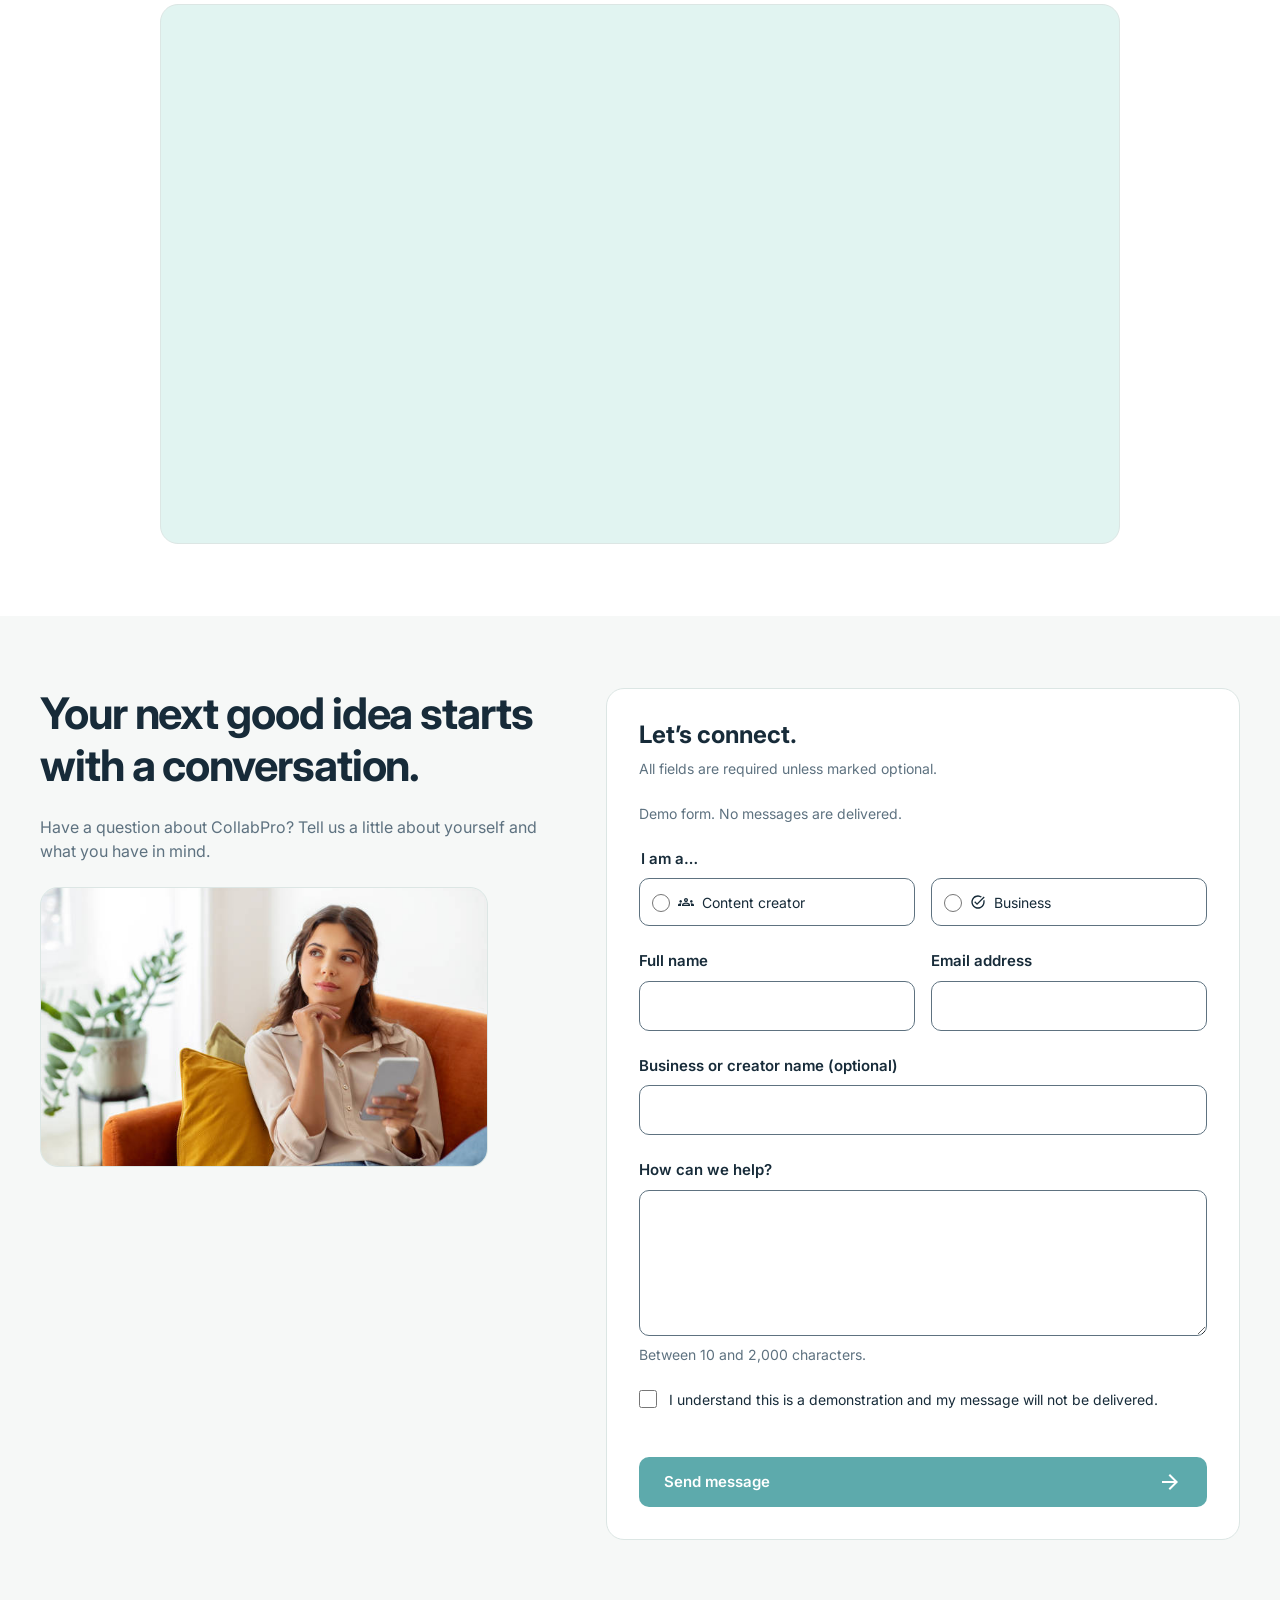
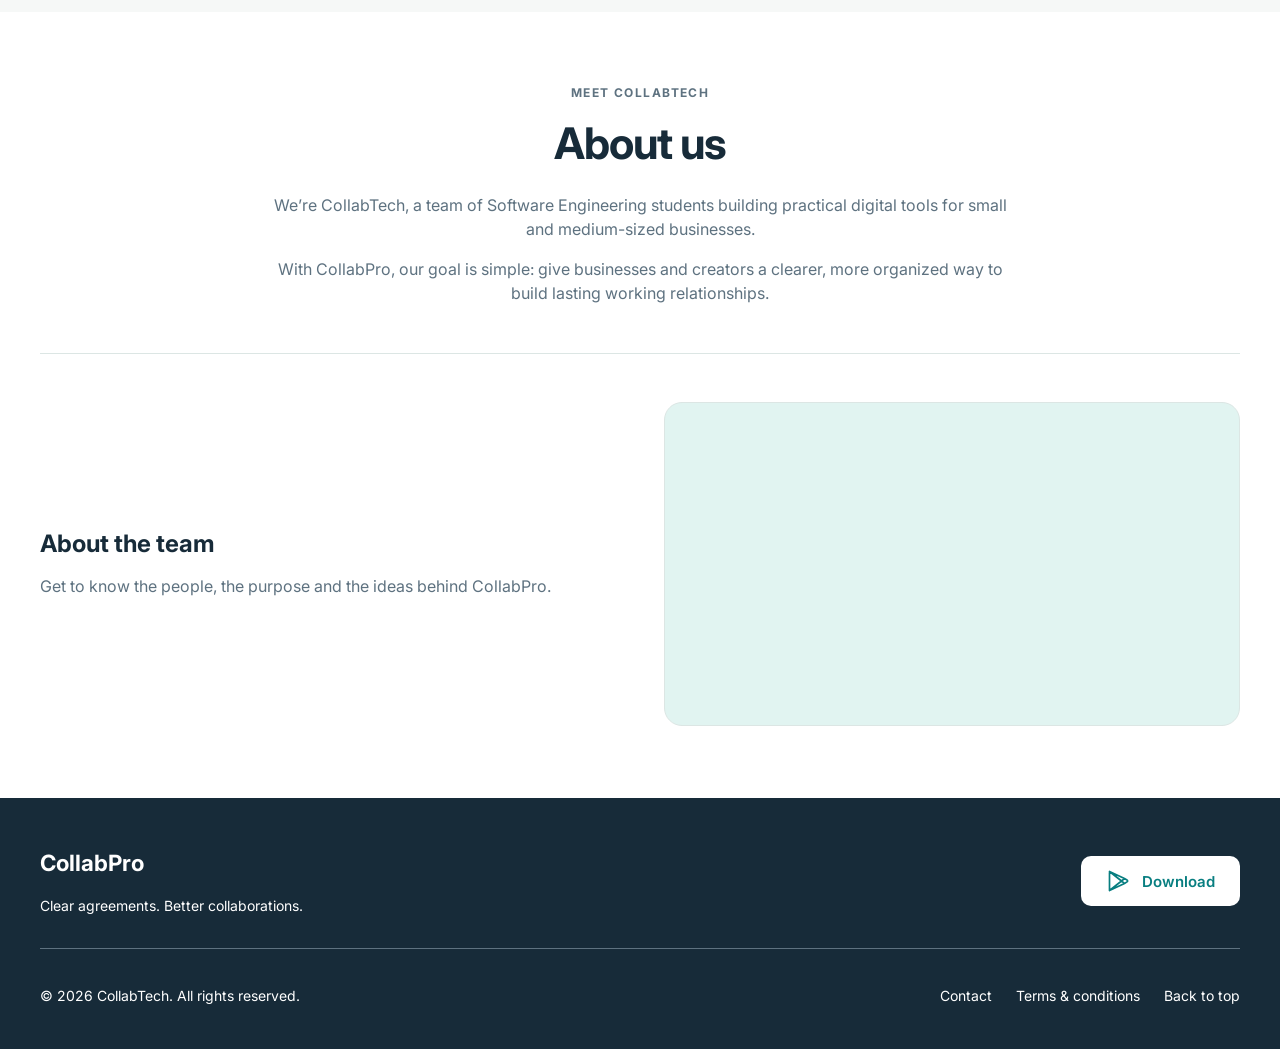
==== commit 911820f0: "feat: added about the team" ====
--- a/index.html
+++ b/index.html
@@ -555,15 +555,26 @@
               With CollabPro, our goal is simple, give businesses and creators a clearer, more organized way to build lasting working relationships.
             </p>
           </div>
-          <!--
-                                                                <section class="video-band" aria-labelledby="team-video-title">
-                                                <div class="video-copy"><h3 data-i18n="video.team.title" id="team-video-title">About the team</h3><p data-i18n="team.description" >Get to know the people, the purpose and the ideas behind CollabPro.</p></div>
-                                                <div class="video-slot" data-video="team" role="group" aria-labelledby="team-video-title">
-                                                                <span class="video-fallback" data-i18n="video.soon">Video coming soon</span>
-                                                                <button type="button" class="button button-primary" data-play-video="team" hidden><svg aria-hidden="true" class="icon material-symbols-icon" focusable="false" viewBox="0 0 960 960"><path d="M320 200V760L760 480ZM400 480ZM400 346 610 480 400 614Z" transform="translate(0 960) scale(1 -1)"/></svg><span data-i18n="video.watch.team" >Watch team video</span></button>
-                                                </div>
-                                </section>
-                                                                -->
+          <section class="video-band" aria-labelledby="team-video-title">
+      <div class="video-copy">
+        <h3 data-i18n="video.team.title" id="team-video-title">
+          About the team
+        </h3>
+        <p data-i18n="team.description">
+          Get to know the people, the purpose and the ideas behind CollabPro.
+        </p>
+      </div>
+
+      <div class="video-slot" role="group" aria-labelledby="team-video-title">
+        <iframe
+          src="https://www.youtube.com/embed/gdVG7tXH9Zs"
+          title="About the CollabTech team"
+          allow="accelerometer; autoplay; clipboard-write; encrypted-media; gyroscope; picture-in-picture; web-share"
+          referrerpolicy="strict-origin-when-cross-origin"
+          allowfullscreen>
+        </iframe>
+      </div>
+    </section>
         </div>
       </section>
     </main>
